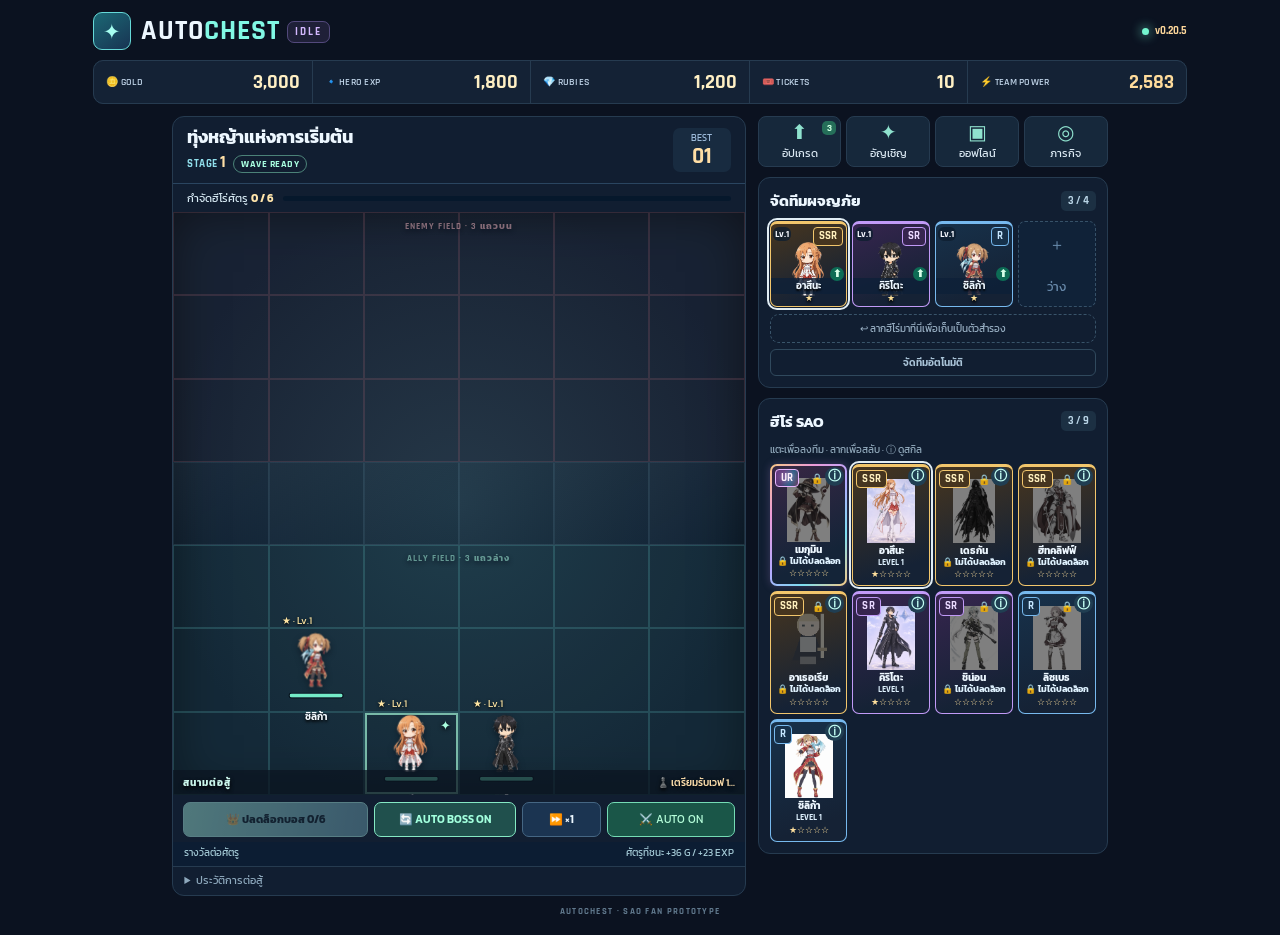
==== idle-preview.html @ cc6efe77 "v0.20.5: Artoria boss slayer with normal cleave and Excalibur, boss training dummy" ====
<!DOCTYPE html>
<html lang="th">
<head>
<meta charset="UTF-8">
<meta name="viewport" content="width=device-width,initial-scale=1.0">
<meta name="theme-color" content="#101729">
<meta name="description" content="AUTOCHEST IDLE — เกม SAO Idle RPG ต่อสู้และฟาร์มอัตโนมัติ">
<title>AUTOCHEST IDLE — SAO Adventure</title>
<link rel="stylesheet" href="./src/idle-style.css?v=0.20.5">
<script>
window.__AUTOCHEST_IDLE_READY__=false;
window.__idleBootMessage='';
window.addEventListener('error',function(e){
 const target=e.target;
 // Missing optional images must not be reported as a failed game boot.
 if(target?.tagName==='IMG'){console.warn('Image failed to load:',target.getAttribute('src'));return;}
 const resource=target?.tagName==='SCRIPT'?target.getAttribute('src'):target?.tagName==='LINK'?target.getAttribute('href'):'';
 const message=e?.message||(resource?'โหลดไฟล์ไม่สำเร็จ: '+resource:'โหลดไฟล์ของเกมไม่สำเร็จ');
 window.__idleBootMessage=message;
 const banner=document.getElementById('startupError');
 if(banner){banner.hidden=false;document.getElementById('startupErrorText').textContent=message;}
},true);
window.addEventListener('load',function(){
 if(window.__AUTOCHEST_IDLE_READY__)return;
 const banner=document.getElementById('startupError');
 if(banner){banner.hidden=false;document.getElementById('startupErrorText').textContent=window.__idleBootMessage||'ไฟล์เกมยังโหลดไม่ครบ กรุณารีเฟรช';}
});
function idleHardReload(){const u=new URL(location.href);u.searchParams.set('reload',Date.now().toString());location.replace(u.href);}
</script>
</head>
<body>
<div class="app-shell">
 <header class="app-header">
  <div class="logo-box">✦</div>
  <div class="brand"><small>SAO • HERO COLLECTION • AUTO BATTLE</small><h1>AUTO<span>CHEST</span> <em>IDLE</em></h1></div>
  <div class="header-badge"><span class="online-dot"></span><b>v0.20.5</b></div>
 </header>
 <div id="startupError" class="startup-error" role="alert" hidden><b>⚠️ เกมโหลดไม่สำเร็จ</b><span id="startupErrorText"></span><button type="button" onclick="idleHardReload()">🔄 โหลดเวอร์ชันใหม่</button></div>
 <div class="resource-ribbon">
   <div class="resource-box"><span>🪙 GOLD</span><strong id="goldValue">0</strong></div>
   <div class="resource-box"><span>🔹 HERO EXP</span><strong id="expValue">0</strong></div>
   <div class="resource-box"><span>💎 RUBIES</span><strong id="rubyValue">0</strong></div>
   <div class="resource-box"><span>🎟️ TICKETS</span><strong id="ticketValue">0</strong></div>
   <div class="resource-box power"><span>⚡ TEAM POWER</span><strong id="teamPower">0</strong></div>
 </div>
  <main class="main-layout">
   <section class="stage-card">
     <div class="stage-header">
       <div><h2 id="stageName">ทุ่งหญ้าแห่งการเริ่มต้น</h2><div class="stage-sub">STAGE <b id="stageNumber">1</b> <span id="fightLabel" class="battle-label">AUTO FARM</span></div></div>
       <div class="stage-badge"><small>BEST</small><b id="bestStage">01</b></div>
     </div>
     <div class="monster-track"><span>กำจัดฮีโร่ศัตรู <strong id="killCounter">0 / 6</strong></span><div class="track"><i id="killFill"></i></div></div>
     <div id="stageViewport" class="stage-viewport" aria-label="สนาม AUTOCHEST แบบตาราง 6 คอลัมน์ 7 แถว">
       <div class="board-grid" id="boardGrid" role="group" aria-label="กระดานจัดทัพ 6 คอลัมน์ 7 แถว"></div>
       <div id="heroLayer" class="battle-layer"></div><div id="monsterLayer" class="battle-layer"></div><div id="fxLayer" class="fx-layer" aria-hidden="true"></div>
       <div class="board-region board-enemy-label">ENEMY FIELD · 3 แถวบน</div>
       <div class="board-region board-ally-label">ALLY FIELD · 3 แถวล่าง</div>
       <div id="bossTimer" class="boss-timer" hidden>👑 BOSS <b id="bossCountdown">30</b>s</div>
       <div class="arena-caption"><span>สนามต่อสู้</span><span id="battleMessage">ตั้งรับศัตรู...</span></div>
     </div>
     <div class="battle-actions">
       <button id="challengeBtn" class="primary-btn">👑 ท้าทายบอส</button>
       <button id="autoBossBtn" class="control-btn selected">🔄 AUTO BOSS ON</button>
       <button id="speedBtn" class="control-btn">⏩ ×1</button>
       <button type="button" id="autoQuickBtn" class="quick-auto">⚔️ AUTO ON</button>
     </div>
     <button type="button" id="formationQuickBtn" hidden>จัดทัพ</button>
       <div class="stage-foot"><span>รางวัลต่อศัตรู</span><span id="farmGain">+ Gold · + Hero EXP</span></div>
     <details class="log-disclosure"><summary>ประวัติการต่อสู้</summary><div class="combat-log" id="battleLog" aria-live="off"></div></details>
   </section>
   <aside class="sidebar">
     <nav class="game-nav" aria-label="เมนูเกม"><button type="button" data-open-panel="upgrade"><span>⬆</span> อัปเกรด <b id="upgradeShortcutReady"></b></button><button type="button" data-open-panel="summon"><span>✦</span> อัญเชิญ</button><button type="button" id="offlineBtn"><span>▣</span> ออฟไลน์</button><button type="button" data-open-panel="guide"><span>◎</span> ภารกิจ</button></nav>
     <section class="side-card team-card">
       <div class="card-heading"><div><h3>จัดทีมผจญภัย</h3></div><div class="count-pill" id="teamCount">3 / 4</div></div>
       <div class="formation-toolbar">
         <button type="button" id="formationBtn" class="formation-action" aria-pressed="false">♟️ จัดทัพ (พักการต่อสู้)</button>
         <button type="button" id="autoBattleBtn" class="auto-battle-action" aria-pressed="true">⚔️ AUTO ON</button>
       </div>
       <div id="formationStatus" class="formation-status" role="status">⚔️ ระบบ Auto กำลังต่อสู้ · ลากจัดทีมได้เลย</div>
       <div id="teamSlots" class="team-slots"></div><div id="benchDrop" aria-label="พื้นที่ถอนฮีโร่ออกจากทีม">↩ ลากฮีโร่มาที่นี่เพื่อเก็บเป็นตัวสำรอง</div>
       <div class="swap-help" id="swapHelp">ลากฮีโร่จากคลังหรือทีมลงสนาม · ลากทับตัวเดิมเพื่อสลับ</div>
       
       <button id="autoTeamBtn" class="soft-btn auto-lineup">จัดทีมอัตโนมัติ</button>
     </section>
     
     <section class="side-card heroes-card">
       <div class="card-heading"><div><h3>ฮีโร่ SAO</h3></div><span id="ownedCount" class="count-pill">3 / 7</span></div>
       <div class="collection-hint">แตะเพื่อลงทีม · ลากเพื่อสลับ · ⓘ ดูสกิล</div>
       <div id="heroList" class="hero-list"></div>
     </section>
     
     
   </aside>
 </main>
 <footer>AUTOCHEST · SAO FAN PROTOTYPE</footer>
</div>
<div class="modal management-modal" id="panel-upgrade" hidden><div class="modal-overlay" data-close-panel></div><div class="management-dialog" role="dialog" aria-modal="true" aria-label="เสริมแกร่งฮีโร่"><button type="button" class="panel-close" data-close-panel aria-label="ปิด">✕</button><section id="heroEnhance" class="side-card upgrade-card" aria-label="เสริมแกร่งฮีโร่">
       <div class="card-heading"><div><small>HERO DEVELOPMENT</small><h3>⬆ เสริมแกร่งฮีโร่</h3></div><span id="upgradeReadyCount" class="count-pill">พร้อมอัป 0 ตัว</span></div>
       <div class="upgrade-guide">① เลือกฮีโร่จากทีม/คลัง → ② กดเพิ่มเลเวลหรือดาว → ③ ค่าสถานะเพิ่มทันที</div>
       <div id="heroDetails" class="hero-details upgrade-details"><div class="no-selection">เลือกฮีโร่จากทีมด้านบนเพื่อเสริมแกร่ง</div></div>
     </section></div></div>
<div class="modal management-modal" id="panel-summon" hidden><div class="modal-overlay" data-close-panel></div>
<div class="management-dialog summon-dialog" role="dialog" aria-modal="true" aria-label="อัญเชิญฮีโร่"><button type="button" class="panel-close" data-close-panel aria-label="ปิด">✕</button>
<section class="summon-page">
 <header class="summon-header"><small>AUTOCHEST · HERO SUMMON</small><h2>ประตูอัญเชิญ</h2><div class="summon-wallet"><span>🎟 <b id="summonTickets">0</b></span><span>💎 <b id="summonRubies">0</b></span></div></header>
 <div id="summonBanner">
  <div class="summon-banner-art">
   <img src="./assets/heroes/kirito/art.png" alt="" class="summon-art-left">
   <img src="./assets/heroes/asuna/art.png" alt="" class="summon-art-right">
   <div class="summon-banner-copy"><small>PERMANENT BANNER</small><h3>CHRONICLE<br>HEROES</h3><p>อัญเชิญเหล่านักผจญภัย</p></div>
  </div>
  <div class="summon-meta"><span>ฮีโร่ทั้งหมด <b id="summonPoolCount">9</b> คน</span><span>ตัวซ้ำ = +1 ชิ้นส่วน</span></div>
  <div id="summonPool" class="summon-pool"></div>
  <details class="summon-rate-details"><summary>รายละเอียดอัตราอัญเชิญ</summary><div id="summonTierRates"></div><div id="summonRates"></div><p>ใช้อัตราเดิมทุกครั้ง ไม่มีการันตีหรือเพิ่มเรตตามจำนวนครั้ง</p></details>
  <div class="summon-actions">
   <button id="summonOneBtn" class="summon-btn"><strong>อัญเชิญ ×1</strong><small id="summonOneCost"></small></button>
   <button id="summonTenBtn" class="summon-btn ten"><strong>อัญเชิญ ×10</strong><small id="summonTenCost"></small></button>
  </div>
  <button type="button" id="summonLastBtn" class="summon-text-button" hidden>ดูผลอัญเชิญครั้งล่าสุด</button>
 </div>
 <div id="summonReveal" class="summon-reveal" hidden><div class="summon-portal"><div></div><span>✦</span></div><strong id="summonRevealTitle">กำลังอัญเชิญ...</strong><button id="summonSkipBtn" type="button" class="summon-text-button">ข้ามอนิเมชั่น ›</button></div>
 <div id="summonOutcome" hidden><div class="summon-result-heading"><small>SUMMON COMPLETE</small><h3>ผลการอัญเชิญ</h3><p id="summonSummary"></p></div>
  <div id="summonResults" class="summon-results" aria-live="polite"></div><div id="summonReceipt" class="summon-receipt"></div><button type="button" id="summonBackBtn" class="summon-back">กลับหน้าตู้อัญเชิญ</button>
 </div>
</section></div></div>
<div class="modal management-modal" id="panel-guide" hidden><div class="modal-overlay" data-close-panel></div><div class="management-dialog" role="dialog" aria-modal="true" aria-label="ภารกิจ"><button type="button" class="panel-close" data-close-panel aria-label="ปิด">✕</button><section class="side-card guide-card">
       <div class="card-heading"><div><small>GUIDE QUEST</small><h3>เป้าหมายต่อไป</h3></div></div>
       <div id="guideQuest" class="guide-quest"></div>
     </section></div></div>
<div id="rewardModal" class="modal" hidden>
 <div class="modal-overlay"></div>
 <section class="reward-dialog" role="dialog" aria-modal="true" aria-labelledby="rewardTitle">
  <div class="reward-icon">📦</div><small>WELCOME BACK</small>
  <h2 id="rewardTitle">รางวัลออฟไลน์</h2>
  <p id="offlineTime">รับรางวัลตามเวลาที่หายไป สูงสุด 8 ชั่วโมง</p>
  <div id="offlineResources" class="reward-items"></div>
  <button id="claimOfflineBtn" class="primary-btn">✨ รับรางวัล</button>
  <button id="closeOfflineBtn" class="text-btn">ปิด</button>
 </section>
</div>
<div id="skillModal" class="modal skill-modal" hidden>
   <div class="modal-overlay"></div>
   <section class="skill-dialog" role="dialog" aria-modal="true" aria-labelledby="skillModalTitle">
    <div class="skill-dialog-heading"><div><small>HERO INSPECTOR · IDLE SKILLS</small><h2 id="skillModalTitle">ข้อมูลฮีโร่และสกิล</h2></div>
    <button id="closeSkillBtn" type="button" aria-label="ปิดรายละเอียดฮีโร่">✕</button></div>
    <div id="skillModalContent"></div>
   </section>
  </div>
<div id="trialModal" class="modal trial-modal" hidden>
 <div class="modal-overlay" id="trialOverlay"></div>
 <section class="trial-dialog" role="dialog" aria-modal="true" aria-labelledby="trialTitle">
  <header class="trial-header"><div><small>HERO TRIAL · TRAINING ROOM</small><h2 id="trialTitle">สนามทดลองฮีโร่</h2></div><button type="button" id="trialClose" aria-label="ปิดสนามทดลอง">✕</button></header>
  <div class="trial-controls"><label>ฮีโร่<select id="trialHero"></select></label><label>หุ่นฝึก<select id="trialCount"><option value="1">1 ตัว</option><option value="3" selected>3 ตัว</option><option value="5">5 ตัว</option><option value="boss">บอส 1 ตัว</option></select></label><button type="button" id="trialReset">↻ รีเซ็ต</button></div>
  <div class="trial-meta"><b id="trialSkillName"></b><span id="trialStats"></span></div>
  <div id="trialArena" class="stage-viewport trial-arena"><div class="trial-grid"></div><div id="trialUnits" class="battle-layer"></div><div id="trialFx" class="fx-layer" aria-hidden="true"></div><span class="trial-field-label">TRAINING FIELD</span></div>
  <div class="trial-actions"><button type="button" id="trialNormal">⚔ โจมตีปกติ</button><button type="button" id="trialSkill">✦ ใช้สกิล</button><button type="button" id="trialPassive">ทดลองพาสซีฟ</button><button type="button" id="trialHit">รับการโจมตี</button></div>
  <div class="trial-note" id="trialNote" role="status">เลือกคำสั่งเพื่อทดสอบ</div>
  <div class="trial-log" id="trialLog" aria-live="polite"></div>
  <p class="trial-footer">Lv.1 ★ · ใช้กลไกต่อสู้จริง · ไม่เสียทรัพยากร ไม่รับรางวัล · พักสนามหลักระหว่างทดลอง</p>
 </section>
</div>
  <div id="toast" class="toast" role="status" aria-live="polite"></div>
<script defer src="./src/characters.js?v=0.20.5"></script>
<script defer src="./src/characters/heroes/asuna.js?v=0.20.5"></script>
<script defer src="./src/characters/heroes/kirito.js?v=0.20.5"></script>
<script defer src="./src/characters/heroes/sinon.js?v=0.20.5"></script>
<script defer src="./src/characters/heroes/lisbeth.js?v=0.20.5"></script>
<script defer src="./src/characters/heroes/deathgun.js?v=0.20.5"></script>
<script defer src="./src/characters/heroes/heathcliff.js?v=0.20.5"></script>
<script defer src="./src/characters/heroes/silica.js?v=0.20.5"></script>
<script defer src="./src/characters/heroes/megumin.js?v=0.20.5"></script>
<script defer src="./src/characters/heroes/artoria.js?v=0.20.5"></script>
<script defer src="./src/idle-core.js?v=0.20.5"></script>
<script defer src="./src/idle-tft-combat.js?v=0.20.5"></script>
<script defer src="./src/idle-vfx.js?v=0.20.5"></script>
<script defer src="./src/idle-game.js?v=0.20.5"></script>
</body></html>
---- src/idle-style.css ----
@import url('https://fonts.googleapis.com/css2?family=Kanit:wght@300;400;500;600;700&family=Rajdhani:wght@500;600;700&display=swap');
:root{color-scheme:dark;--bg:#090e20;--panel:#15233b;--stroke:#304866;--muted:#9aafca;--gold:#ffe5ac;--teal:#81f8e4;--white:#edf7ff;--pink:#ffa3b9}
*{box-sizing:border-box}html{font-family:Kanit,sans-serif}body{margin:0;color:var(--white);background:radial-gradient(ellipse at 12% 10%,#1b355a,transparent 42%),radial-gradient(ellipse at 90% 70%,#192b54,transparent 44%),#090e20;min-height:100vh}
button{font:inherit;cursor:pointer;color:inherit}button:disabled{opacity:.45;cursor:not-allowed;filter:saturate(.55)}button:focus-visible{outline:2px solid var(--teal);outline-offset:2px}
.app-shell{max-width:1530px;margin:auto;padding:17px 22px 35px}
.app-header{display:flex;align-items:center;gap:13px;margin-bottom:16px}.logo-box{width:54px;height:54px;display:grid;place-items:center;font-size:30px;color:#a6fff1;background:linear-gradient(145deg,#1b6874,#183453);border:1px solid #66d9d8;border-radius:14px;box-shadow:0 0 28px #3ce6ce24}
.brand{flex:1}.brand small,.eyebrow,.card-heading small{font:700 11px Rajdhani,Kanit,sans-serif;letter-spacing:2px;color:#8eb8cd}.brand h1{font:700 35px Rajdhani,Kanit,sans-serif;line-height:1;margin:5px 0 0;letter-spacing:1px}.brand h1 span{color:var(--teal)}.brand h1 em{font-style:normal;font:700 14px Rajdhani,Kanit,sans-serif;color:#d4b8ff;letter-spacing:2px;border:1px solid #8e78c977;background:#52437648;padding:3px 7px;border-radius:7px;vertical-align:middle}
.header-badge{display:flex;align-items:center;gap:6px;font:700 11px Rajdhani,Kanit,sans-serif;color:#acd6e9;border:1px solid #3e5b76;border-radius:20px;padding:8px 13px}.header-badge b{color:#ffd89b}.online-dot{width:7px;height:7px;background:#74f5cf;border-radius:50%;box-shadow:0 0 11px #75f5d7}
.resource-ribbon{display:grid;grid-template-columns:repeat(5,minmax(0,1fr));gap:9px;margin-bottom:14px}.resource-box{border:1px solid #365575;background:linear-gradient(135deg,#1c344f,#12233a);border-radius:12px;padding:10px 14px;display:flex;align-items:center;justify-content:space-between;gap:8px}.resource-box span{color:#c0d4e8;font:600 11px Rajdhani,Kanit,sans-serif;letter-spacing:.9px}.resource-box strong{font:700 22px Rajdhani,Kanit,sans-serif;color:#fff0c4;white-space:nowrap}.resource-box.power{background:linear-gradient(120deg,#544027,#2a2a46);border-color:#9d7955}.resource-box.power strong{color:#ffdc9b}
.main-layout{display:grid;grid-template-columns:minmax(0,1.55fr) minmax(350px,.85fr);gap:16px;align-items:start}
.stage-card,.side-card{border:1px solid #395575;background:linear-gradient(150deg,#142740,#101d34);border-radius:18px;box-shadow:0 20px 45px #01050f55,inset 0 1px #ffffff10;overflow:hidden}.stage-card{position:sticky;top:12px}
.stage-header{display:flex;align-items:center;justify-content:space-between;gap:12px;padding:20px 23px 14px}.stage-header h2{font-size:22px;margin:4px 0 1px;line-height:1.2}.stage-sub{font:700 13px Rajdhani,Kanit,sans-serif;color:#90deeb;letter-spacing:1.2px}.stage-sub b{font-size:20px;color:#ffe0a7}.battle-label{font-size:10px;padding:4px 9px;border:1px solid #7fdab688;border-radius:20px;margin-left:8px;color:#a9ffe1}.battle-label.boss-mode{border-color:#ff9292;color:#ffb5b5;background:#b43e4e38}.stage-badge{text-align:center;padding:9px 14px;border:1px solid #59748e;background:#1c3450;border-radius:12px;min-width:90px}.stage-badge small{display:block;font-size:10px;color:#a1bfdf}.stage-badge b{font:700 35px Rajdhani,Kanit,sans-serif;color:#ffdea5}
.monster-track{padding:9px 23px 13px;font-size:12px;color:#d8ebf5;display:flex;align-items:center;gap:15px;border-top:1px solid #2a4560}.monster-track span{white-space:nowrap}.monster-track strong{color:#ffe5ab}.track{height:8px;border:1px solid #3f7185;border-radius:9px;background:#06182c;flex:1;overflow:hidden}.track i{display:block;width:0;height:100%;background:linear-gradient(90deg,#6fe9c4,#d0faab);transition:width .23s}
.stage-viewport{position:relative;height:490px;overflow:hidden;isolation:isolate;background:radial-gradient(ellipse at 70% 10%,#47678155,transparent 40%),linear-gradient(#183b59,#256878 62%,#233e50 63%,#1d3643)}
.sky-lamp{position:absolute;width:210px;height:210px;top:21px;left:48%;border-radius:50%;background:radial-gradient(circle,#fdf3c799,#ffe8b123 35%,transparent 70%);filter:blur(1px)}.hills{position:absolute;width:110%;height:230px;border-radius:50% 50% 0 0;bottom:26%;left:-8%;background:linear-gradient(170deg,#244b68,#1a3950);transform:rotate(-5deg)}.hills.h2{width:120%;bottom:18%;left:20%;height:190px;background:linear-gradient(125deg,#255466,#214355);transform:rotate(7deg)}.stage-ground{position:absolute;inset:64% -5% 0;background:repeating-linear-gradient(110deg,#ffffff09 0 1px,transparent 1px 64px),linear-gradient(#31576b,#182d40);border-top:2px solid #7fb3a633}.scenery-particle{position:absolute;font-size:24px;color:#b8f7e877;text-shadow:0 0 18px #97f4dc;animation:twinkle 5s ease-in-out infinite}.p1{left:9%;top:18%}.p2{left:75%;top:26%;animation-delay:2s}.p3{left:40%;top:8%;animation-delay:3s}@keyframes twinkle{50%{opacity:.15;transform:translateY(-8px)}}
.battle-layer,.fx-layer{position:absolute;inset:0;pointer-events:none}.fighter{position:absolute;width:96px;height:128px;transform:translate(-50%,-50%);transition:left .28s linear,top .28s linear;filter:drop-shadow(0 8px 6px #07111acc)}.fighter img{position:absolute;left:12%;top:0;width:76%;height:82%;object-fit:contain;filter:drop-shadow(0 5px 5px #03091488);animation:unit-float 2s ease-in-out infinite}.fighter.burst img{animation:unit-hit .3s ease-out}.fighter.cloaked{opacity:.25}.fighter .fighter-name{position:absolute;top:91%;left:-26%;width:152%;text-align:center;font-size:11px;font-weight:600;color:#f5fbff;text-shadow:0 2px 3px #000}.fighter .mini-hp{position:absolute;bottom:21%;left:13%;width:74%;height:6px;background:#102238aa;border:1px solid #0007;border-radius:5px;overflow:hidden}.fighter .mini-hp i{display:block;width:100%;height:100%;background:#74ebc7}.fighter .mini-stars{position:absolute;top:-8px;left:5%;font-size:10px;color:#ffe7a3;text-shadow:0 1px 3px #000}.enemy-figure{position:absolute;transform:translate(-50%,-50%);width:150px;height:170px;display:flex;flex-direction:column;align-items:center;justify-content:center;pointer-events:none}.enemy-figure .monster-icon{font-size:92px;line-height:1;filter:drop-shadow(0 12px 5px #040d13aa);animation:monster-bob 2s ease-in-out infinite}.enemy-figure.boss .monster-icon{font-size:120px;filter:drop-shadow(0 7px 15px #ffc46655)}.enemy-figure strong{font-size:12px;text-shadow:0 2px 4px #000}.enemy-figure .enemy-hp{width:126px;height:9px;background:#071927;border:1px solid #102033;border-radius:6px;overflow:hidden;margin:7px auto}.enemy-figure .enemy-hp i{display:block;width:100%;height:100%;background:linear-gradient(90deg,#f77c8f,#ffc08f)}.boss-timer{position:absolute;z-index:2;top:10px;left:50%;transform:translateX(-50%);border:1px solid #ffa599;background:#541b30cf;padding:8px 15px;border-radius:16px;font-weight:700;color:#ffe7db}.boss-timer[hidden]{display:none}
.arena-caption{position:absolute;bottom:11px;left:14px;right:14px;display:flex;justify-content:space-between;gap:8px;font:700 11px Rajdhani,Kanit,sans-serif;letter-spacing:1px;color:#cbf6ec;text-shadow:0 2px 4px #000}.arena-caption span:last-child{font:500 11px Kanit,sans-serif;letter-spacing:0;color:#ffe0ad}
.fx-number{position:absolute;z-index:4;color:#ffe1a2;font-size:17px;font-weight:700;text-shadow:0 2px 4px #000;animation:fx-rise .8s forwards;pointer-events:none}.fx-number.critical{color:#ffb5f4;font-size:22px}.fx-bolt{position:absolute;z-index:3;width:13px;height:13px;border-radius:50%;background:#bff7ff;box-shadow:0 0 15px currentColor;animation:fx-shoot .3s linear forwards;pointer-events:none}.fx-ring{position:absolute;border:3px solid #ffe3b6;border-radius:50%;width:30px;height:30px;transform:translate(-50%,-50%);animation:ring-burst .45s ease-out forwards}.fx-cloak{position:absolute;z-index:2;width:80px;height:80px;border:2px solid #ca9dff;box-shadow:0 0 20px #ad71ff88;border-radius:50%;transform:translate(-50%,-50%);animation:ring-burst .7s forwards}
@keyframes unit-float{50%{transform:translateY(-5px)}}@keyframes unit-hit{50%{transform:translateX(10px) scale(1.1);filter:brightness(1.4)}}@keyframes monster-bob{50%{transform:translateY(-8px)}}@keyframes fx-rise{to{transform:translateY(-55px);opacity:0}}@keyframes fx-shoot{to{transform:translate(var(--dx),var(--dy)) scale(.7);opacity:.2}}@keyframes ring-burst{to{width:155px;height:155px;opacity:0}}
.battle-actions{padding:15px 16px 9px;display:grid;grid-template-columns:1.35fr 1fr .72fr;gap:10px}.primary-btn{padding:12px 15px;border:1px solid #80fff0;border-radius:10px;background:linear-gradient(100deg,#6df3d8,#49a9c9);color:#082739;font-weight:700;box-shadow:0 4px 20px #48dece24}.primary-btn:hover:not(:disabled){filter:brightness(1.1)}.control-btn,.soft-btn{padding:10px 12px;background:#1b3451;border:1px solid #456683;border-radius:10px;font-size:12px;font-weight:600}.control-btn.selected{border-color:#85e9c4;color:#a2ffdd;background:#20504d}.control-btn:hover,.soft-btn:hover{background:#295071}.stage-foot{padding:5px 18px 12px;display:flex;justify-content:space-between;gap:8px;font-size:11px;color:#a5cbd7}.combat-log{padding:10px 18px 14px;border-top:1px solid #2b4964;color:#b9d3e6;font-size:11px;min-height:49px}
.sidebar{display:grid;gap:14px}.side-card{padding:16px}.card-heading{display:flex;align-items:center;justify-content:space-between;gap:10px;margin-bottom:12px}.card-heading h3{font-size:19px;margin:3px 0 0}.count-pill{border:1px solid #536784;border-radius:9px;background:#213552;color:#ffe1a5;padding:5px 10px;font:700 12px Rajdhani,Kanit,sans-serif}.team-slots{display:grid;grid-template-columns:repeat(4,minmax(0,1fr));gap:7px}.team-slot{position:relative;aspect-ratio:1/1.22;border:1px solid #4c7391;border-radius:12px;background:linear-gradient(150deg,#234c6e,#172941);overflow:hidden;padding:0}.team-slot img{width:100%;height:80%;object-fit:contain;display:block}.team-slot strong{position:absolute;bottom:0;left:0;right:0;font-size:10px;font-weight:600;text-shadow:0 2px 2px #000;background:#0d2039c9;padding:3px}.team-slot.empty{display:grid;place-items:center;color:#698bac;border-style:dashed;background:#102238}.team-slot.active{outline:2px solid #8df6d8;outline-offset:1px}.team-note{color:#95b5cb;font-size:11px;margin-top:9px}.inline-actions{display:grid;grid-template-columns:1fr 1fr;gap:8px;margin-top:11px}
.hero-list{display:grid;grid-template-columns:repeat(4,minmax(0,1fr));gap:7px}.hero-card{position:relative;min-width:0;border:1px solid #425c78;background:#1c3451;border-radius:12px;overflow:hidden;text-align:center;padding:0 0 4px}.hero-card img{display:block;width:100%;height:85px;object-fit:contain;margin:auto}.hero-card strong{display:block;font-size:11px;white-space:nowrap;overflow:hidden;text-overflow:ellipsis}.hero-card small{display:block;color:#a8c4de;font-size:9px}.hero-card.locked img{filter:grayscale(1) brightness(.38)}.hero-card.locked:after{content:'🔒';position:absolute;top:23px;right:4px;font-size:15px}.hero-card.active{border-color:#c5edda;box-shadow:0 0 0 1px #72d9c8}.hero-card .starline{color:#ffdf99;font-size:8px;white-space:nowrap}
.hero-details{margin-top:12px;border:1px solid #395473;border-radius:12px;padding:12px;background:#11243e}.detail-hero{display:flex;gap:12px;align-items:center}.detail-hero img{width:95px;height:110px;object-fit:contain;border-radius:12px;background:#1c3850}.detail-hero h4{font-size:18px;margin:0}.detail-hero p{color:#b3cee1;font-size:11px;margin:4px 0}.detail-hero .stars{color:#ffde91;font-size:13px}.detail-stats{display:grid;grid-template-columns:repeat(3,1fr);gap:7px;margin-top:10px}.detail-stats div{border:1px solid #325470;background:#142e49;border-radius:8px;padding:6px;text-align:center}.detail-stats small{display:block;color:#a5bbd1;font-size:10px}.detail-stats strong{font:700 17px Rajdhani,Kanit,sans-serif}.detail-actions{display:grid;grid-template-columns:1fr 1fr;gap:7px;margin-top:10px}.detail-actions button{border:1px solid #537995;border-radius:9px;background:#1a4054;padding:8px 6px;font-size:11px;font-weight:600}.detail-actions button.featured{border-color:#d1b27c;background:#695032;color:#fff3d3}.detail-skill{font-size:11px;color:#c0d7ec;margin:9px 0 0}
.summon-card p{font-size:12px;color:#abc5dd;margin:0 0 10px}.summon-actions{display:grid;grid-template-columns:1fr 1fr;gap:8px}.summon-btn{background:linear-gradient(140deg,#345486,#233a6d);border:1px solid #718fca;border-radius:10px;padding:11px 8px;font-weight:700;font-size:12px}.summon-btn.ten{background:linear-gradient(120deg,#765398,#4c3b75);border-color:#b29ad4}.summon-btn small{display:block;font-size:10px;font-weight:400;color:#d6d7ef}.summon-results{display:flex;gap:5px;flex-wrap:wrap;color:#c8d7e6;font-size:11px;margin-top:11px;min-height:25px}.summon-result{padding:3px 6px;border-radius:7px;border:1px solid #637e95;background:#294260}.summon-result.new{color:#a9ffdd;border-color:#64c9a2}
.guide-quest{background:#1b3650;border:1px solid #386b83;padding:11px;border-radius:10px;font-size:12px;color:#cae8f7}.guide-quest b{color:#ffe0a3}
footer{margin:20px 0 0;display:flex;justify-content:space-between;color:#789db8;font:700 11px Rajdhani,Kanit,sans-serif;letter-spacing:1.3px}
.modal[hidden],.startup-error[hidden]{display:none}.modal{position:fixed;inset:0;z-index:10;display:grid;place-items:center;padding:20px}.modal-overlay{position:absolute;inset:0;background:#050c19d9;backdrop-filter:blur(7px)}.reward-dialog{position:relative;z-index:1;width:min(440px,100%);padding:32px 28px;border:1px solid #9fcad8;border-radius:20px;background:linear-gradient(145deg,#1d3f5c,#1b2949);box-shadow:0 20px 90px #000a;text-align:center}.reward-icon{font-size:53px}.reward-dialog small{font:700 11px Rajdhani,Kanit,sans-serif;letter-spacing:2px;color:#7df0dd}.reward-dialog h2{margin:3px}.reward-dialog p{font-size:13px;color:#b9d0e4}.reward-items{display:grid;grid-template-columns:1fr 1fr;gap:12px;margin:19px 0}.reward-items div{padding:17px;border:1px solid #678aa4;border-radius:12px;background:#142f4a}.reward-items strong{display:block;font-size:21px;color:#ffe5ad}.reward-dialog .primary-btn{width:100%}.text-btn{display:block;border:0;background:transparent;color:#b0c9e3;margin:10px auto 0}.toast{position:fixed;bottom:25px;left:50%;transform:translate(-50%,20px);z-index:20;padding:11px 20px;max-width:min(580px,90vw);background:#23465d;color:#e6fff9;border:1px solid #7dedcd;border-radius:14px;font-size:13px;opacity:0;pointer-events:none;transition:all .2s;text-align:center}.toast.show{transform:translate(-50%,0);opacity:1}.startup-error{background:#5c2f31;border:1px solid #ff9a9a;border-radius:10px;padding:12px 15px;margin-bottom:12px;display:flex;align-items:center;gap:10px;font-size:12px}.startup-error span{flex:1}.startup-error button{border:1px solid #ffd5ac;background:#784b34;padding:6px 12px;border-radius:8px}
@media(max-width:1110px){.main-layout{grid-template-columns:1fr}.stage-card{position:relative}.hero-list{grid-template-columns:repeat(7,minmax(0,1fr))}.team-slots{grid-template-columns:repeat(7,minmax(0,1fr))}}
@media(max-width:730px){.app-shell{padding:10px 10px 26px}.app-header{gap:9px}.logo-box{width:43px;height:43px;font-size:23px}.brand h1{font-size:26px}.brand small{font-size:8px;letter-spacing:1px}.header-badge{font-size:8px;padding:6px}.header-badge b{display:none}.resource-ribbon{grid-template-columns:repeat(3,1fr);gap:6px}.resource-box{padding:8px 9px}.resource-box span{font-size:9px}.resource-box strong{font-size:18px}.resource-box.power{grid-column:span 2}.stage-header{padding:14px}.stage-header h2{font-size:17px}.stage-viewport{height:360px}.monster-track{padding:10px 14px}.fighter{width:72px;height:96px}.fighter .fighter-name{font-size:9px}.enemy-figure{width:100px;height:140px}.enemy-figure .monster-icon{font-size:70px}.enemy-figure.boss .monster-icon{font-size:89px}.enemy-figure .enemy-hp{width:85px}.battle-actions{grid-template-columns:1.2fr 1fr .7fr;gap:6px;padding:12px 10px}.battle-actions button{padding:9px 5px;font-size:10px}.stage-foot{font-size:10px;flex-direction:column;gap:4px}.sidebar{gap:10px}.side-card{padding:12px}.hero-list{grid-template-columns:repeat(4,1fr)}.team-slots{grid-template-columns:repeat(4,1fr)}.hero-card img{height:70px}}

/* v0.15.0 — moving world and roster-based opposing units */
.stage-viewport{--walk-x:0px;--walk-far:0px}
.stage-viewport::before{content:'';position:absolute;inset:18% -10% 14%;z-index:0;pointer-events:none;
 background:repeating-linear-gradient(100deg,transparent 0 130px,#7aeadd14 130px 149px,transparent 149px 260px);
 background-position:var(--walk-far) 0;opacity:.55}
.hills.h1,.hills.h2{background-image:repeating-linear-gradient(115deg,#26586f 0 135px,#2b6572 135px 265px,#1c435b 265px 460px)}
.hills.h1{background-position:var(--walk-far) 0}
.hills.h2{background-position:var(--walk-far) 20px}
.stage-ground{background-image:repeating-linear-gradient(110deg,#ffffff15 0 2px,transparent 2px 64px),linear-gradient(#31576b,#182d40);
 background-size:260px 100%,auto;background-position:var(--walk-x) 0,0 0}
.stage-viewport.travelling .stage-ground{box-shadow:inset 0 12px 18px #85ffdb13}
.fighter.party-fighter{z-index:2}
.fighter.enemy-unit{z-index:3;--face:-1;width:105px;height:145px;filter:drop-shadow(0 10px 9px #10071a)}
.fighter.enemy-unit img{filter:drop-shadow(0 6px 7px #1a0416);transform:scaleX(-1);animation:enemy-idle 2s ease-in-out infinite}
.fighter.enemy-unit .mini-stars{color:#ffb6c8;background:#401f36b8;border-radius:10px;padding:2px 6px;left:12%;top:-15px}
.fighter.enemy-unit .fighter-name{color:#ffd6e0;text-shadow:0 2px 4px #000}
.fighter.enemy-unit .enemy-hp i{background:linear-gradient(90deg,#f67797,#ffc180)}
.fighter.boss-unit{width:156px;height:202px;filter:drop-shadow(0 8px 18px #dd65ba88)}
.fighter.boss-unit img{filter:drop-shadow(0 5px 10px #df6aa988)}
.fighter.boss-unit::before{content:'';position:absolute;inset:9% 9% 18%;border-radius:50%;
 background:radial-gradient(circle,#ffeab922,#d45cb61d 50%,transparent 67%);animation:enemy-aura 2.4s ease-in-out infinite}
.fighter.cloaked{opacity:.24!important}
.fighter.walking img{animation:hero-running .23s ease-in-out infinite alternate;transform-origin:50% 100%}
.fighter.enemy-unit.walking img{animation:enemy-running .25s ease-in-out infinite alternate}
@keyframes hero-running{from{transform:translateY(1px) rotate(-3deg)}to{transform:translateY(-8px) rotate(3deg)}}
@keyframes enemy-running{from{transform:scaleX(-1) translateY(0)}to{transform:scaleX(-1) translateY(-3px)}}
@keyframes enemy-idle{0%,100%{transform:scaleX(-1) translateY(0)}50%{transform:scaleX(-1) translateY(-2px)}}
@keyframes enemy-aura{50%{transform:scale(1.13);opacity:.45}}
@media(max-width:730px){.fighter.enemy-unit{width:79px;height:108px}.fighter.boss-unit{width:119px;height:153px}.fighter.enemy-unit .fighter-name{font-size:9px}}

/* v0.15.1 — touch/keyboard manual movement pad */
.walk-controls{position:absolute;z-index:6;top:10px;left:12px;display:grid;justify-items:start;gap:3px;pointer-events:none}
.walk-controls button{pointer-events:auto;touch-action:none;user-select:none;-webkit-user-select:none}
.auto-walk-btn{border:1px solid #c4e5ff91;background:#102c45c9;color:#d9f4ff;border-radius:10px;padding:6px 10px;font:700 11px Rajdhani,Kanit,sans-serif;backdrop-filter:blur(6px)}
.auto-walk-btn.selected{border-color:#a6ffe7;color:#aeffe8}
.walk-pad{display:grid;grid-template-columns:repeat(3,31px);grid-template-rows:repeat(3,31px);
 gap:2px;grid-template-areas:'. up .' 'left . right' '. down .';opacity:.7;transition:opacity .2s}
.walk-pad:hover,.walk-pad:focus-within{opacity:1}
.walk-pad button{display:grid;place-items:center;background:#133752b8;color:#b8f3e9;border:1px solid #70b0b9ab;
 border-radius:9px;font:700 13px Kanit,sans-serif;padding:0;box-shadow:0 2px 9px #050c1930}
.walk-pad button.pressed,.walk-pad button:active{background:#45b2bd;color:#082a37;transform:scale(.94)}
.walk-pad .pad-up{grid-area:up}.walk-pad .pad-left{grid-area:left}.walk-pad .pad-down{grid-area:down}.walk-pad .pad-right{grid-area:right}
.walk-controls small{font:500 9px Kanit,sans-serif;color:#d3f3ea;background:#09293c9a;border-radius:6px;padding:2px 5px}
@media(max-width:730px){.walk-controls{top:7px;left:7px}.walk-pad{grid-template-columns:repeat(3,34px);grid-template-rows:repeat(3,34px)}
 .walk-controls small{font-size:8px}.auto-walk-btn{font-size:10px;padding:5px 8px}}

/* v0.16 — skill viewer, battlefield inspector and click targets */
.hero-entry{position:relative;min-width:0}
.hero-entry .hero-card{display:block;width:100%;height:100%}
.hero-info-btn{position:absolute;right:3px;top:3px;z-index:3;width:26px;height:26px;
 border-radius:50%;padding:0;border:1px solid #a8fff4;background:#113650e8;
 color:#c3fff4;font:700 18px Rajdhani,Kanit,sans-serif;box-shadow:0 2px 6px #0008}
.hero-info-btn:hover{background:#35877f}
.inspect-skill-btn{width:100%;margin:10px 0 0;padding:10px 12px;background:#204e62;
 border:1px solid #81e8d7;color:#d8fff9;border-radius:9px;font:600 12px Kanit,sans-serif}
.inspect-skill-btn:hover{background:#307681}
.battle-layer .fighter[data-inspect-id]{pointer-events:auto;cursor:pointer}
.battle-layer .fighter[data-inspect-id]:focus-visible{outline:2px solid #9df9e3;outline-offset:3px;border-radius:10px}
.skill-modal{z-index:30}
.skill-dialog{position:relative;z-index:1;width:min(730px,96vw);max-height:88vh;overflow:auto;
 padding:22px;border-radius:19px;border:1px solid #638caa;
 background:linear-gradient(145deg,#173552,#121d39);box-shadow:0 24px 85px #000d}
.skill-dialog-heading{display:flex;justify-content:space-between;align-items:center;gap:14px;
 border-bottom:1px solid #435d7a;padding-bottom:13px}
.skill-dialog-heading small,.skill-ability>small{font:700 11px Rajdhani,Kanit,sans-serif;color:#89e1d8;letter-spacing:1.5px}
.skill-dialog-heading h2{margin:3px 0;font-size:20px;line-height:1.2}
#closeSkillBtn{width:38px;height:38px;flex-shrink:0;border-radius:10px;background:#2d415e;
 border:1px solid #6f8ba6;font-size:18px}
#closeSkillBtn:hover{background:#4e5c7e}
.skill-modal-layout{display:grid;grid-template-columns:175px 1fr;gap:18px;padding:17px 0}
.skill-portrait{min-height:236px;display:grid;place-items:center;border-radius:14px;
 background:radial-gradient(circle at 50% 45%,#2b5b718e,#0a1d32 70%);
 border:1px solid #49718d;overflow:hidden}
.skill-portrait img{width:100%;height:250px;object-fit:contain}
.skill-modal-main h3{font-size:23px;margin:9px 0 0}
.skill-modal-main p{color:#b8d0e4;margin:4px 0 12px;font-size:12px}
.skill-status{font-size:11px;color:#fbe2a8}
.skill-tags{display:flex;flex-wrap:wrap;gap:5px;margin-bottom:11px}
.skill-tags span{font-size:10px;padding:4px 7px;border:1px solid #527a92;
 background:#19425a;border-radius:14px}
.skill-stats{display:grid;grid-template-columns:repeat(4,minmax(0,1fr));gap:7px}
.skill-stats>div{background:#0d2a43;border:1px solid #37607d;border-radius:9px;padding:7px;min-width:0}
.skill-stats small{display:block;color:#a5c5dc;font-size:10px}
.skill-stats strong{font:700 18px Rajdhani,Kanit,sans-serif;overflow-wrap:anywhere}
.skill-ability{border:1px solid #5b8f9c;border-radius:13px;background:#12405655;padding:15px}
.skill-ability h3{margin:6px 0;font-size:17px;color:#e1fff1}
.skill-ability ul{padding-left:22px;margin:8px 0;display:grid;gap:8px;font-size:12px;color:#d0e4f3}
.skill-mode-note{border-top:1px solid #456d7b;padding-top:9px;margin:11px 0 0;color:#a8c1d1;font-size:11px}
@media(max-width:570px){
 .skill-dialog{padding:13px;max-height:92vh}
 .skill-dialog-heading h2{font-size:16px}
 .skill-modal-layout{grid-template-columns:95px 1fr;gap:9px}
 .skill-portrait{min-height:155px}.skill-portrait img{height:165px}
 .skill-modal-main h3{font-size:16px}
 .skill-stats{grid-template-columns:repeat(2,minmax(0,1fr))}
 .skill-stats strong{font-size:14px}.skill-ability{padding:11px}
}

/* v0.17 — AUTOCHEST original 6x7 fixed board, with accessible team upgrade UX. */
.stage-viewport{
 height:auto;aspect-ratio:760/775;min-height:0;
 background:radial-gradient(ellipse at 54% 44%,#204460 0%,#112840 47%,#091625 100%);
 box-shadow:inset 0 0 50px #0008;
}
.stage-viewport::before{display:none}
.board-grid{
 position:absolute;inset:0;display:grid;grid-template-columns:repeat(6,minmax(0,1fr));
 grid-template-rows:repeat(7,minmax(0,1fr));z-index:1;touch-action:pan-y;
}
.board-cell{position:relative;min-width:0;min-height:0;border:1px solid #6e9fbb28;
 background:linear-gradient(135deg,#3b759315,#081a3116);padding:0;border-radius:0;
}
.board-cell.enemy-cell{background:linear-gradient(148deg,#ed8a9114,#a14a6010);border-color:#ed9b9b35}
.board-cell.ally-cell{background:linear-gradient(148deg,#70dce322,#2b819a0b);border-color:#73c9e15c;
 cursor:pointer;transition:background .15s,box-shadow .15s}
.board-cell.mid-cell{background:linear-gradient(150deg,#d7eafc0c,#13394b0b);border-color:#77a9bd23}
.board-cell.ally-cell:hover{background:#6cd5c33b;box-shadow:inset 0 0 0 1px #b5fdeb65}
.board-cell.occupied-cell{background:radial-gradient(circle,#5be5d332 8%,#376b8f0f 70%)}
.board-cell.selected-cell{box-shadow:inset 0 0 0 2px #aaffdeaa;background:#6cd9bf35}
.board-selected-marker{position:absolute;top:3px;right:7px;font-size:13px;color:#aaffdf;text-shadow:0 1px 5px #000}
.board-region{position:absolute;z-index:2;left:50%;transform:translateX(-50%);
 color:#d3f8ff99;letter-spacing:2.2px;font:700 11px Rajdhani,Kanit,sans-serif;
 pointer-events:none;white-space:nowrap;text-shadow:0 2px 5px #050e1c}
.board-enemy-label{top:1.2%;color:#ffbfc8af}
.board-ally-label{top:58.2%;color:#b0ffe6b4}
.stage-viewport .battle-layer{z-index:3}
.stage-viewport .fx-layer{z-index:6}
.stage-viewport .fighter{width:min(13%,98px);height:17%;transform:translate(-50%,-50%)}
.stage-viewport .fighter.enemy-unit{width:min(13%,104px);height:17%;z-index:3}
.stage-viewport .fighter.boss-unit{width:min(18%,154px);height:22%}
.stage-viewport .fighter .mini-stars{font-size:10px;white-space:nowrap}
.stage-viewport .fighter .fighter-name{top:89%;font-size:10px;white-space:nowrap}
.stage-viewport .fighter img{height:80%}
.stage-viewport .boss-timer{z-index:9;top:4%}
.stage-viewport .arena-caption{z-index:7;bottom:0;left:0;right:0;
 padding:7px 11px;background:#061625dc;align-items:center;
 font-size:10px;white-space:normal}
.stage-viewport .arena-caption span:last-child{max-width:46%;text-align:right;font-size:10px}
.stage-foot{background:#0c1d33}
.board-help{font-size:11px;color:#bad4e9}
.team-slot{isolation:isolate;min-width:0;overflow:visible}
.team-slot img{height:68%;margin-top:13px}
.team-slot strong{z-index:2;bottom:18px;border-radius:0;font-size:10px;padding:2px 0}
.team-level{position:absolute;left:3px;top:2px;z-index:2;font:700 12px Rajdhani,Kanit,sans-serif;
 padding:1px 4px;color:#f6f9ff;background:#0d2d49e6;border:1px solid #6787a7;border-radius:6px}
.team-stars{position:absolute;bottom:2px;left:0;right:0;z-index:2;
 color:#ffe29a;font-size:10px;text-shadow:0 2px 3px #000}
.team-ready{display:none;position:absolute;top:-6px;right:-5px;z-index:4;
 padding:2px 5px;font:700 13px Rajdhani,Kanit,sans-serif;border-radius:8px;
 background:#0d6c55;color:#d7ffe9;border:1px solid #79ffcc;box-shadow:0 1px 8px #68e4b94b}
.team-slot.is-upgrade-ready .team-ready{display:block}
.team-slot.is-upgrade-ready{border-color:#84f3bd;box-shadow:0 0 0 1px #7ce9be55}
.hero-card{min-height:137px}
.hero-card .collection-level{display:block;font:700 11px Rajdhani,Kanit,sans-serif;color:#dff2ff;line-height:1.1}
.hero-card .collection-stars{display:block;color:#ffe09d;font-size:10px;white-space:nowrap}
.hero-card .collection-ready{display:none;font-size:10px;padding:3px;color:#aeffcf;
 font-weight:600;background:#145545}
.hero-card.is-upgrade-ready{border:1px solid #6ef2b4;box-shadow:0 0 12px #70eab328}
.hero-card.is-upgrade-ready .collection-ready{display:block}
.hero-card.locked{opacity:.7}
.upgrade-card{border-color:#71c6b68a;background:linear-gradient(145deg,#143d48,#14263c)}
.upgrade-card .card-heading h3{color:#e1fff3}
#upgradeReadyCount{font:700 12px Rajdhani,Kanit,sans-serif;white-space:nowrap;background:#234e4b;color:#aaf4d8;border-color:#6fc6ab}
.upgrade-guide{font-size:11px;line-height:1.65;color:#c9e6ed;background:#15394d;
 border:1px solid #447c88;border-radius:8px;padding:8px 10px}
.upgrade-details{padding:0;margin-top:12px;background:transparent;border:0}
.upgrade-hero-header{display:grid;grid-template-columns:83px minmax(0,1fr);gap:11px;
 border:1px solid #456e83;border-radius:11px;background:linear-gradient(120deg,#1d4960,#153147);padding:10px}
.upgrade-hero-header img{width:83px;height:108px;object-fit:contain;border-radius:8px;
 background:radial-gradient(circle,#3c768755,#092237)}
.upgrade-identity{min-width:0}
.upgrade-identity h4{font-size:20px;margin:2px 0;line-height:1.3}
.upgrade-identity p{font-size:10px;color:#c0dce7;margin:1px 0 7px}
.upgrade-kicker{font:700 10px Rajdhani,Kanit,sans-serif;letter-spacing:1.2px;color:#82e6cc}
.upgrade-badges{display:flex;align-items:center;gap:5px;flex-wrap:wrap}
.upgrade-badges span{font:700 12px Rajdhani,Kanit,sans-serif;padding:4px 7px;
 background:#102e42;border:1px solid #4a8290;border-radius:6px;color:#e3faff}
.upgrade-badges .gold-stars{font-size:13px;color:#ffdf8d}
.upgrade-badges .equipped-tag{color:#abffdf;border-color:#6ad7af}
.upgrade-badges .reserve-tag{color:#c9d4dd}
.upgrade-lock{color:#ffdbaa;font-size:12px}
.upgrade-empty{padding:14px;margin-top:10px;border-radius:9px;background:#1d3852;border:1px solid #48617a;
 font-size:12px;color:#c8dfed;line-height:1.7}
.upgrade-stat-row{margin-top:8px}
.upgrade-stat-row div{border-color:#46798c;background:#173e50}
.upgrade-step{margin-top:11px;padding:12px;border:1px solid #56818e;border-radius:11px;background:#103346}
.upgrade-step.star-step{background:#37304c88;border-color:#81759b}
.upgrade-step-heading{display:flex;justify-content:space-between;gap:7px;align-items:center}
.upgrade-step-heading>div{display:flex;align-items:center;gap:8px}
.upgrade-step-heading strong{font-size:14px;color:#e7faff}
.upgrade-current{font:700 13px Rajdhani,Kanit,sans-serif;color:#c9f8ed;white-space:nowrap}
.upgrade-current.gold-stars{color:#ffda90}
.step-num{display:grid;place-items:center;width:25px;height:25px;border-radius:8px;
 background:#287477;color:#dcfff3;font:700 14px Rajdhani,Kanit,sans-serif}
.star-step .step-num{background:#70518c}
.upgrade-progress{margin:10px 0 8px;height:9px;border-radius:10px;border:1px solid #44707d;background:#0a2030;overflow:hidden}
.upgrade-progress i{display:block;height:100%;border-radius:inherit;background:linear-gradient(90deg,#56bbef,#8ef5d5);
 transition:width .25s ease}
.star-progress i{background:linear-gradient(90deg,#bc84ee,#ffe4a6)}
.upgrade-benefit{font-size:11px;color:#d1e7ea;line-height:1.5;margin:0 0 8px}
.upgrade-benefit b{color:#a9ffe0}
.upgrade-materials{display:grid;grid-template-columns:1fr 1fr;gap:6px;margin-bottom:7px}
.upgrade-materials span{display:block;padding:7px 5px;text-align:center;
 font-size:11px;border-radius:7px;border:1px solid #4d6d7c;white-space:normal}
.upgrade-materials .enough{background:#1d635244;border-color:#65cba59a;color:#b8f6dd}
.upgrade-materials .missing{background:#633a3744;border-color:#ba807a88;color:#ffcebd}
.upgrade-hint{font-size:11px;line-height:1.45;color:#bfdaeb;margin:6px 0 10px;min-height:18px}
.upgrade-action-row{display:grid;grid-template-columns:1.1fr 1fr;gap:7px}
.upgrade-action-row button,.star-upgrade-button,.upgrade-footer-actions button{
 min-height:41px;border-radius:9px;font-weight:600;font-size:12px;padding:8px;line-height:1.3}
.upgrade-primary{background:linear-gradient(120deg,#61e5c3,#3bbab8);
 border:1px solid #a3ffe4;color:#0b3040}
.upgrade-secondary{background:#294c65;border:1px solid #6889a6;color:#def0ff}
.star-upgrade-button{width:100%;background:linear-gradient(120deg,#a481df,#d4aa71);
 border:1px solid #e4c49b;color:#1a233e}
.upgrade-max-notice{padding:9px;border:1px solid #669e92;border-radius:7px;color:#a4f7d2;font-size:12px;margin-bottom:8px}
.upgrade-footer-actions{display:grid;grid-template-columns:1fr 1fr;gap:8px;margin-top:11px}
.upgrade-footer-actions button{margin:0}
.deploy-action{background:#253e58;border:1px solid #617b95;color:#d6e8f8}
.collection-hint{padding:7px 9px;background:#173449;border-radius:8px;
 border:1px solid #3d6480;font-size:11px;color:#b5d8e7;margin-bottom:11px}
@media(max-width:1110px){.stage-card{position:relative}}
@media(max-width:730px){
 .stage-viewport{height:auto;aspect-ratio:760/775;min-height:0}
 .stage-viewport .fighter,.stage-viewport .fighter.enemy-unit{width:13%;height:17%}
 .stage-viewport .fighter.boss-unit{width:19%;height:22%}
 .stage-viewport .fighter .mini-stars{font-size:8px}
 .stage-viewport .fighter .fighter-name{font-size:8px}
 .stage-viewport .arena-caption{font-size:8px;gap:6px;padding:5px 7px}
 .stage-viewport .arena-caption span:last-child{font-size:8px}
 .board-region{font-size:8px;letter-spacing:1px}
 .board-selected-marker{font-size:9px}
 .team-slot strong{bottom:15px;font-size:9px}
 .team-level{font-size:10px}.team-stars{font-size:9px}
 .hero-card{min-height:120px}
}
@media(max-width:380px){
 .upgrade-hero-header{grid-template-columns:68px 1fr}
 .upgrade-hero-header img{width:68px;height:93px}
 .upgrade-action-row,.upgrade-footer-actions{grid-template-columns:1fr}
 .upgrade-materials span{font-size:10px}
 .hero-card .collection-stars{font-size:8px}
}

/* v0.17.1 — mobile-first sizing: keep all six original board columns on screen */
.mobile-upgrade-shortcut{display:none}
#heroEnhance{scroll-margin-top:14px}
@media(max-width:730px){
 html,body{width:100%;max-width:100%;overflow-x:clip}
 .app-shell{width:100%;min-width:0;max-width:100%;padding:10px}
 .resource-ribbon{width:100%;min-width:0;grid-template-columns:repeat(2,minmax(0,1fr));gap:6px}
 .resource-box{width:100%;min-width:0;padding:8px 9px;gap:5px}
 .resource-box span{font-size:10px;min-width:0;white-space:nowrap}
 .resource-box strong{font-size:18px;flex-shrink:0}
 .resource-box.power{grid-column:span 2}
 .main-layout{display:grid;min-width:0;width:100%;grid-template-columns:minmax(0,1fr)}
 .stage-card,.sidebar,.side-card{min-width:0;max-width:100%;width:100%}
 .stage-header{min-width:0}
 .stage-header>div:first-child{min-width:0}
 .stage-header h2{overflow-wrap:anywhere}
 .stage-viewport{width:100%;max-width:100%;height:auto;aspect-ratio:760/775}
 .board-grid{width:100%;grid-template-columns:repeat(6,minmax(0,1fr))}
 .team-slots{grid-template-columns:repeat(4,minmax(0,1fr))}
 .mobile-upgrade-shortcut{display:flex;justify-content:space-between;align-items:center;gap:10px;
  width:100%;margin:0 0 9px;padding:10px 12px;border-radius:10px;
  color:#ebfff5;text-decoration:none;font-size:12px;font-weight:600;
  background:linear-gradient(115deg,#216063,#274c68);border:1px solid #70dabb}
 .mobile-upgrade-shortcut b{font:700 11px Rajdhani,Kanit,sans-serif;border-radius:7px;
  background:#0c473d;color:#b6ffdb;padding:5px 8px;white-space:nowrap}
 .mobile-upgrade-shortcut:focus-visible{outline:2px solid #b6ffe7;outline-offset:2px}
}
@media(max-width:370px){
 .resource-box{padding:8px 6px}
 .resource-box span{font-size:9px}
 .resource-box strong{font-size:16px}
 .stage-header h2{font-size:15px}
 .stage-badge{min-width:70px}
}

/* v0.17.2 — actual attackers advance into friendly territory; make motion readable */
.stage-viewport .fighter.enemy-unit.walking img{animation:enemy-running .22s ease-in-out infinite alternate}
.stage-viewport .fighter.enemy-unit.burst img{animation:enemy-strike .3s ease-out!important}
@keyframes enemy-strike{
  0%,100%{transform:scaleX(-1) translateX(0) scale(1)}
  48%{transform:scaleX(-1) translateX(9px) scale(1.10);filter:brightness(1.55)}
}

/* v0.18 — old TFT tactical board, mid-battle formation and idle auto economy */
.formation-toolbar{display:grid;grid-template-columns:1.25fr 1fr;gap:8px;margin:6px 0 8px}
.formation-toolbar button{min-height:41px;padding:8px 10px;font-size:12px;font-weight:700;border-radius:10px}
.formation-action{color:#dcfff2;background:linear-gradient(110deg,#244d67,#296c71);border:1px solid #75c9bb}
.formation-action.active{background:linear-gradient(110deg,#a47c47,#a6774e);border-color:#ffd398;color:#fff7df}
.auto-battle-action{color:#baffde;background:#185044;border:1px solid #70dbb4}
.auto-battle-action.off{color:#ffded3;background:#583b45;border-color:#d38e9a}
.formation-status,.swap-help{font-size:11px;padding:8px 10px;border-radius:9px;line-height:1.55}
.formation-status{border:1px solid #3c7184;background:#12394b;color:#ccebf2}
.formation-status.editing{background:#4b4033;border-color:#d6b677;color:#fff2d3}
.swap-help{margin:8px 0 0;border:1px dashed #48647d;background:#12283e;color:#acc8db}
.team-slot.swap-target{border-color:#e9c883;box-shadow:0 0 0 2px #e7c78588;animation:swapGlow 1.5s ease-in-out infinite}
@keyframes swapGlow{50%{box-shadow:0 0 0 3px #ffe5a3a8}}
.stage-viewport.formation-active .board-cell.ally-cell{border-color:#aaf7d4;background:#64e1d331}
.stage-viewport.formation-active .board-cell.ally-cell:hover{background:#7bf1c25c}
.stage-viewport.formation-active .fighter.party-fighter{cursor:grab}
.stage-viewport.formation-active .fighter.party-fighter:active{cursor:grabbing}
.stage-viewport.formation-active .fighter.party-fighter img{pointer-events:none}
.tft-mode-status{display:flex;flex-wrap:wrap;align-items:center;gap:6px;padding:4px 14px 0}
.tft-mode-status>span{font:700 10px Rajdhani,Kanit,sans-serif;color:#aad9e6;background:#0f3450;
 border:1px solid #3e6d87;border-radius:7px;padding:3px 7px}
.tft-bullet{position:absolute;z-index:7;pointer-events:none;width:11px;height:11px;border-radius:50%;
 background:var(--bullet-color,#a6f9f2);border:1px solid #ffffffcc;
 box-shadow:0 0 8px var(--bullet-color,#a6f9f2),0 0 21px var(--bullet-color,#a6f9f2);
 transform:translate(-50%,-50%)}
.tft-bullet.heavy{width:17px;height:17px;box-shadow:0 0 15px var(--bullet-color,#ffcbb2),0 0 27px var(--bullet-color,#ffcbb2)}
.fighter.party-fighter .mini-stars{color:#ffe6a3}
@media(max-width:730px){.formation-toolbar{grid-template-columns:1fr 1fr}
 .formation-toolbar button{font-size:11px;padding:8px 5px}
 .tft-mode-status{padding:5px 8px 0}.tft-mode-status>span{font-size:9px}
}

/* v0.18.1 — accessible mid-battle controls on phones and desktops */
.battle-quickbar{display:grid;grid-template-columns:1fr 1fr;gap:9px;padding:2px 16px 8px}
.battle-quickbar button{padding:10px 12px;border-radius:10px;min-height:42px;font:700 12px Kanit,sans-serif}
.quick-formation{background:linear-gradient(110deg,#254c6a,#1d6b72);border:1px solid #79dcbd;color:#e1fff4}
.quick-formation.editing{background:linear-gradient(105deg,#795337,#ad854b);border-color:#f3cd8b;color:#fff5da}
.quick-auto{background:#1a5648;border:1px solid #75dcb5;color:#b7ffdb}
.quick-auto.off{background:#543b47;border-color:#d396a4;color:#ffdde5}
@media(max-width:730px){.battle-quickbar{padding:2px 9px 9px;gap:6px}.battle-quickbar button{font-size:11px;padding:9px 4px}}

/* v0.18.3 — direct team management */
#formationBtn,#formationQuickBtn,.formation-toolbar{display:none}
.battle-quickbar{grid-template-columns:1fr}
#heroList .hero-card:not(.locked),#teamSlots .team-slot:not(.empty),#heroLayer .party-fighter{cursor:grab;touch-action:none;user-select:none;-webkit-user-select:none;-webkit-touch-callout:none}
#heroList .hero-card img,#teamSlots .team-slot img,#heroLayer .party-fighter img{-webkit-user-drag:none;user-select:none;pointer-events:none}
.hero-dragging,.hero-dragging *{cursor:grabbing!important;user-select:none}
.hero-drag-ghost{position:fixed;z-index:10000;pointer-events:none;width:82px;height:100px;transform:translate(-50%,-65%);display:flex;flex-direction:column;align-items:center;justify-content:center;filter:drop-shadow(0 6px 9px #000b)}
.hero-drag-ghost img{width:76px;height:78px;object-fit:contain}
.hero-drag-ghost span{background:#12344e;color:#fff;border:1px solid #86e8ce;border-radius:6px;font-size:11px;padding:2px 6px;white-space:nowrap}
#benchDrop{margin-top:8px;border:1px dashed #6c9bb3;border-radius:9px;background:#12283e;color:#c0d9e5;text-align:center;padding:10px;font-size:11px}
.hero-dragging #benchDrop{border-color:#9de6d2;background:#183b4d}
.drag-target{outline:2px solid #a5ffe2!important;outline-offset:-2px;box-shadow:inset 0 0 0 2px #a5ffe24d!important}
.stage-viewport .board-cell.drag-target{background:#a5ffe250!important}

/* Immortality passive: warm gold aura, no sprite rotation. */
.fighter.immortal img{filter:drop-shadow(0 0 7px #ffe7a1) drop-shadow(0 0 14px #e9b84f)}
.fighter.immortal .mini-hp i{background:linear-gradient(90deg,#eab64d,#fff2b8)}
.fighter.immortal::after{content:'∞ อมตะ';position:absolute;top:-27px;left:50%;transform:translateX(-50%);font-size:10px;font-weight:700;white-space:nowrap;color:#fff2bf;background:#6c522de8;border:1px solid #ffe7a4;border-radius:6px;padding:2px 5px;pointer-events:none}

/* Sinon: straight luminous piercing projectile. */
.tft-bullet.piercing-bullet{width:38px;height:7px;border-radius:60% 90% 90% 60%;background:linear-gradient(90deg,transparent,#9ef8ee 55%,#fff);transform:translate(-50%,-50%) rotate(var(--shot-angle));box-shadow:0 0 12px #82d0c7,0 0 22px #b0fff0;}

/* Defensive guard state and taunt marker. */
.fighter.guard-shield::before{content:'';position:absolute;inset:3% 6% 16%;border:2px solid #88d9ffb0;border-radius:48%;box-shadow:0 0 10px #70caff80,inset 0 0 12px #70caff30;pointer-events:none}
.fighter.taunting .mini-stars{color:#ffdb92;background:#674720e8;border:1px solid #ffce78;border-radius:8px;padding:2px 5px}
.fighter.taunting .mini-stars::after{content:' · ยั่วยุ';color:#fff0ba}

/* Lisbeth: visible, timed weakening and vulnerability marks. */
.fighter.weakened .fighter-name{color:#ffcb85}
.fighter.vulnerable .fighter-name::after{content:' · DMG↑';color:#ff9faa;font-size:9px}
.fighter.weakened .mini-stars::before{content:'ATK↓ ';color:#ffbc7e;font-size:9px}

/* Silica: healing pulse and party support buff. */
.fighter.support-buffed .mini-stars{color:#9effc5;text-shadow:0 0 7px #4bf49f}
.fighter.support-buffed .fighter-name::before{content:'✦ ';color:#98ffc4}
.fighter.healing-pulse .mini-hp{animation:healingGlow .55s ease-out}
@keyframes healingGlow{0%{box-shadow:0 0 0 0 #89ffb5}50%{box-shadow:0 0 11px 4px #89ffb5}100%{box-shadow:0 0 0 0 transparent}}

/* v0.19 — arena-first interface, compact collection and on-demand management */
:root{--panel:#111e31;--stroke:#263b50;--muted:#90a8bb}
body{background:#0b1220}
.app-shell{max-width:1180px;padding:12px 18px 18px}
.app-header{margin-bottom:10px;gap:10px}.logo-box{width:38px;height:38px;border-radius:9px;font-size:21px;box-shadow:none}
.brand small{display:none}.brand h1{font-size:28px;margin:0}.brand h1 em{font-size:11px}
.header-badge{border:0;padding:3px 0;font-size:11px}
.resource-ribbon{gap:1px;border:1px solid var(--stroke);border-radius:10px;overflow:hidden;background:var(--stroke);margin-bottom:12px}
.resource-box,.resource-box.power{border:0;border-radius:0;background:#142235;padding:8px 12px;gap:4px}
.resource-box span{font-size:10px;letter-spacing:.25px}.resource-box strong{font-size:20px}
.main-layout{grid-template-columns:minmax(0,1fr) minmax(300px,350px);gap:12px;align-items:start}
.stage-card,.side-card{border:1px solid var(--stroke);background:#111e31;border-radius:12px;box-shadow:none}
.stage-card{position:relative;top:auto}
.stage-header{padding:10px 14px;gap:10px}.stage-header h2{font-size:18px;margin:0 0 4px}.stage-sub{font-size:11px;letter-spacing:.5px}
.stage-sub b{font-size:17px}.battle-label{margin-left:4px;padding:2px 7px}
.stage-badge{min-width:58px;padding:3px 8px;background:#182b40;border:0;border-radius:7px}.stage-badge b{font-size:23px;line-height:1}.stage-badge small{font-size:9px}
.monster-track{padding:7px 14px;font-size:11px;gap:10px}.track{height:5px;border:0}
.stage-viewport{height:auto;aspect-ratio:760/775;max-height:none;background:radial-gradient(ellipse at 50% 50%,#1d3545,#101f30 75%)}
.board-cell{border-color:#607e9428}.board-cell.enemy-cell{background:#ae67720d;border-color:#ae677235}.board-cell.ally-cell{background:#4eada811;border-color:#5cbbb83b}
.board-region{font-size:9px;letter-spacing:1px;opacity:.7}
.stage-viewport .arena-caption{background:#0b1522bb;font-size:10px;padding:5px 10px}
.battle-actions{grid-template-columns:1.3fr 1fr .55fr .9fr;gap:6px;padding:9px 10px 5px}
.battle-actions button{padding:8px 5px;min-height:35px;border-radius:7px;box-shadow:none;font-size:11px;white-space:nowrap}
.stage-foot{padding:4px 11px 7px;font-size:10px;flex-direction:row}
.log-disclosure{border-top:1px solid var(--stroke);font-size:11px;color:#8ea9bd;padding:4px 11px}.log-disclosure summary{cursor:pointer;line-height:1.8}
.log-disclosure .combat-log{border:0;padding:4px 0;min-height:0;font-size:10px}
.sidebar{gap:10px;min-width:0}
.game-nav{display:grid;grid-template-columns:repeat(4,minmax(0,1fr));gap:5px}
.game-nav button{position:relative;display:grid;place-items:center;gap:2px;min-height:51px;border:1px solid var(--stroke);background:#16283b;border-radius:8px;color:#dceaf4;font-size:11px;padding:5px 2px}
.game-nav button>span{font-size:20px;line-height:1;color:#8fe2ce}.game-nav button:hover{background:#20394d}
#upgradeShortcutReady{position:absolute;top:4px;right:4px;font:700 10px Rajdhani,Kanit,sans-serif;min-width:14px;padding:1px 3px;border-radius:5px;background:#256f59;color:#caffdf}
#upgradeShortcutReady[hidden]{display:none}
.side-card{padding:11px}.card-heading{margin-bottom:9px;gap:7px}.card-heading h3{font-size:15px;margin:0}.count-pill{font-size:11px;padding:3px 7px;background:#1c3043;border:0;color:#b9d5e6;border-radius:5px}
.team-slots{grid-template-columns:repeat(4,minmax(0,1fr));gap:5px}
.team-slot{aspect-ratio:1/1.1;overflow:hidden;border-radius:7px;border-color:#365168;background:#172c40}
.team-slot img{height:66%;margin-top:9px}.team-slot strong{bottom:12px;font-size:10px;line-height:1.2}
.team-level{font-size:10px;padding:1px 2px;border:0;background:#0e1e30cc}.team-stars{font-size:9px;bottom:1px}
.team-ready{top:2px;right:2px;padding:1px 3px;border:0;font-size:10px;box-shadow:none}
.team-slot.is-upgrade-ready,.hero-card.is-upgrade-ready{border-color:#426b60;box-shadow:none}
.team-slot.active,.hero-card.active{outline:1px solid #75dac4;outline-offset:0;box-shadow:none}
#formationStatus,#swapHelp{display:none}
#benchDrop{margin-top:7px;padding:6px;font-size:10px;border-color:#39546a;background:transparent;color:#9ab1c5}
.auto-lineup{width:100%;margin-top:6px;padding:5px;font-size:10px;background:transparent;border:1px solid #30495d;color:#a9c3d7;border-radius:6px}
.collection-hint{background:none;border:0;padding:0;font-size:10px;margin:0 0 7px;color:#91a9bb}
.hero-list{grid-template-columns:repeat(4,minmax(0,1fr));gap:5px}
.hero-card{min-height:0;border-radius:7px;background:#172c40;border:1px solid #314a60;padding:0 0 4px}
.hero-card img{height:64px;object-fit:contain}.hero-card strong{font-size:10px}.hero-card .collection-level{font-size:9px}.hero-card .collection-stars{font-size:9px}
.hero-card .collection-ready{display:none!important}.hero-card.locked:after{font-size:10px;top:5px;right:22px}
.hero-info-btn{width:19px;height:19px;font-size:13px;box-shadow:none;border:0;background:#203e52}
footer{margin:10px 0 0;font-size:9px;justify-content:center;color:#60788c}
.management-modal{z-index:15;padding:12px}.management-dialog{position:relative;z-index:1;width:min(500px,100%);max-height:90dvh;overflow:auto;border:1px solid #3a5268;border-radius:14px;background:#111e31;box-shadow:0 20px 80px #0009}
.management-dialog .side-card{border:0;background:transparent;border-radius:0;padding:17px}
.management-dialog .card-heading{padding-right:32px}.management-dialog .card-heading h3{font-size:19px}.panel-close{position:absolute;top:11px;right:11px;z-index:2;width:30px;height:30px;background:#223549;border:1px solid #3b536a;border-radius:7px;color:#dbeaf4}
.management-dialog .upgrade-guide{display:none}
#upgradePicker{width:100%;padding:8px 10px;border:1px solid #3a5268;border-radius:7px;background:#172a3e;color:#e4f0fa;font:inherit;font-size:13px}
.management-open{overflow:hidden}
@media(min-width:900px){.main-layout{grid-template-columns:minmax(0,min(740px,calc((100dvh - 315px)*.98))) minmax(310px,350px);justify-content:center}.app-shell{max-width:1130px}.stage-card{width:100%}}
@media(max-width:899px){.main-layout{grid-template-columns:minmax(0,1fr)}.app-shell{max-width:650px}.sidebar{grid-template-columns:1fr}.game-nav{order:2}.team-card{order:0}.heroes-card{order:1}.team-slots,.hero-list{grid-template-columns:repeat(7,minmax(0,1fr))}.team-slot img{margin-top:7px}.hero-card img{height:63px}}
@media(max-width:540px){.app-shell{padding:7px 7px 10px}.app-header{margin-bottom:6px}.logo-box{width:30px;height:30px;font-size:17px}.brand h1{font-size:23px}.header-badge b{display:block;font-size:10px}.resource-ribbon{grid-template-columns:repeat(5,minmax(0,1fr));margin-bottom:7px}.resource-box,.resource-box.power{grid-column:auto;display:flex;flex-direction:column;align-items:center;gap:0;padding:4px 2px}.resource-box span{font-size:8px;letter-spacing:0}.resource-box strong{font-size:15px;max-width:100%;overflow:hidden;text-overflow:ellipsis}.main-layout,.sidebar{gap:7px}.stage-header{padding:6px 9px}.stage-header h2{font-size:14px}.stage-sub{font-size:10px}.stage-sub b{font-size:14px}.stage-badge{min-width:45px}.stage-badge b{font-size:18px}.monster-track{padding:4px 9px;font-size:10px}.stage-viewport .arena-caption{font-size:8px;padding:3px 6px}.stage-viewport .arena-caption span:last-child{font-size:8px}.battle-actions{padding:6px 6px 3px;gap:4px}.battle-actions button{font-size:9px;padding:5px 2px;min-height:32px}.stage-foot{padding:2px 7px 5px;font-size:9px}.log-disclosure{padding:2px 7px;font-size:10px}.side-card{padding:8px}.card-heading{margin-bottom:6px}.card-heading h3{font-size:13px}.team-slots,.hero-list{grid-template-columns:repeat(7,minmax(0,1fr));gap:3px}.team-slot{aspect-ratio:1/1.35}.team-slot strong{font-size:8px;bottom:10px}.team-level,.team-stars{font-size:8px}.team-slot img{height:64%;margin-top:7px}.hero-card img{height:47px}.hero-card strong{font-size:9px}.hero-card .collection-level{font-size:8px}.hero-card .collection-stars{font-size:7px;letter-spacing:-.4px}.hero-info-btn{width:16px;height:16px;font-size:11px}.collection-hint{font-size:9px}.game-nav{order:-1}.game-nav button{min-height:35px;display:flex;justify-content:center;gap:4px;font-size:10px}.game-nav button>span{font-size:15px}#benchDrop{font-size:9px;padding:5px}.auto-lineup{font-size:9px;padding:4px}.management-dialog .side-card{padding:13px}.management-dialog .card-heading h3{font-size:17px}}

/* Keep primary controls visible even on shorter laptop screens. */
@media(min-width:900px){.stage-header h2{line-height:1.15}.stage-sub{line-height:1.25}.monster-track{line-height:1.3}.battle-actions{padding-top:7px}.stage-foot{line-height:1.3}.main-layout{grid-template-columns:minmax(0,min(740px,max(400px,calc((100dvh - 315px)*.98)))) minmax(310px,350px)}}
@media(max-width:540px){.resource-box span{line-height:1.1}.resource-box strong{line-height:1.3}.stage-header h2{line-height:1.2}.stage-sub{line-height:1.2}.monster-track{line-height:1.2}.team-card .auto-lineup{width:auto;margin:5px 0 0}.hero-list{gap:4px}.game-nav button{line-height:1.25}}

/* v0.19.2 — compositor-driven motion and readable combat feedback. */
.stage-viewport .fighter,.stage-viewport .tft-bullet{
 left:0!important;top:0!important;transition:none!important;will-change:transform;
}
.stage-viewport .fighter{filter:none}
.stage-viewport .fighter img{filter:drop-shadow(0 3px 3px #07111a99);will-change:transform}
.stage-viewport .fighter.walking img{animation:smooth-ally-step .38s ease-in-out infinite}
.stage-viewport .fighter.enemy-unit.walking img{animation:smooth-enemy-step .38s ease-in-out infinite}
.stage-viewport .fighter.party-fighter.burst img{animation:smooth-ally-strike var(--strike-duration,.26s) ease-out!important}
.stage-viewport .fighter.enemy-unit.burst img{animation:smooth-enemy-strike var(--strike-duration,.26s) ease-out!important}
@keyframes smooth-ally-step{0%,100%{transform:translateY(0)}50%{transform:translateY(-4px)}}
@keyframes smooth-enemy-step{0%,100%{transform:translateY(0) scaleX(-1)}50%{transform:translateY(-4px) scaleX(-1)}}
@keyframes smooth-ally-strike{0%,100%{transform:translateX(0)}35%{transform:translateX(6px) scale(1.04)}}
@keyframes smooth-enemy-strike{0%,100%{transform:translateX(0) scaleX(-1)}35%{transform:translateX(-6px) scaleX(-1) scale(1.04)}}
.stage-viewport .fighter.immortal img{filter:drop-shadow(0 0 6px #ffe5a3)}
.stage-viewport .fx-number{
 z-index:12;pointer-events:none;white-space:nowrap;line-height:1.15;
 font-size:13px;font-weight:700;letter-spacing:.05px;font-variant-numeric:tabular-nums;
 text-shadow:0 1px 2px #07111a,0 0 4px #07111a,1px 1px #07111a,-1px -1px #07111a;
 animation:combat-number-rise 1s ease-out forwards;
}
.stage-viewport .fx-damage{color:#fff0c9;font-size:17px}
.stage-viewport .fx-damage.critical{color:#ffb47a;font-size:21px}
.stage-viewport .fx-heal{color:#8effb2}
.stage-viewport .fx-shield{color:#91d8ff}
.stage-viewport .fx-buff{color:#9fffd8;font-size:11px}
.stage-viewport .fx-debuff{color:#ff9da5;font-size:11px}
.stage-viewport .fx-status{color:#dfcbff;font-size:11px}
@keyframes combat-number-rise{
 0%{transform:translate(calc(-50% + var(--fx-x,0px)),var(--fx-y,-22px)) scale(.88);opacity:0}
 10%{transform:translate(calc(-50% + var(--fx-x,0px)),calc(var(--fx-y,-22px) - 5px)) scale(1);opacity:1}
 68%{opacity:1}
 100%{transform:translate(calc(-50% + var(--fx-x,0px)),calc(var(--fx-y,-22px) - 42px));opacity:0}
}
.stage-viewport .fx-ring,.stage-viewport .fx-cloak{animation:compositor-ring .46s ease-out forwards;box-shadow:none}
@keyframes compositor-ring{from{transform:translate(-50%,-50%) scale(.8);opacity:.85}to{transform:translate(-50%,-50%) scale(4);opacity:0}}
.stage-viewport .tft-bullet{box-shadow:0 0 6px var(--bullet-color,#a6f9f2)}
.stage-viewport .tft-bullet.heavy{box-shadow:0 0 9px var(--bullet-color,#a6f9f2)}
@media(max-width:540px){.stage-viewport .fx-number{font-size:10px}.stage-viewport .fx-damage{font-size:13px}.stage-viewport .fx-damage.critical{font-size:16px}.stage-viewport .fx-buff,.stage-viewport .fx-debuff,.stage-viewport .fx-status{font-size:9px}}
@media(prefers-reduced-motion:reduce){.stage-viewport .fighter img{animation:none!important}.stage-viewport .fx-number{animation-duration:.6s}}

.stage-viewport .fx-cloak{animation:compositor-cloak .46s ease-out forwards}
@keyframes compositor-cloak{from{transform:translate(-50%,-50%) scale(.8);opacity:.85}to{transform:translate(-50%,-50%) scale(2);opacity:0}}

/* v0.19.3 — dedicated summoning experience, lightweight and skippable. */
.summon-dialog{width:min(780px,96vw);max-height:93dvh;background:#101b2c}
.summon-page{padding:19px}
.summon-page [hidden]{display:none!important}
.summon-header{position:relative;padding-right:35px;margin-bottom:13px}
.summon-header small,.summon-result-heading small{font:700 10px Rajdhani,Kanit,sans-serif;letter-spacing:2px;color:#9dbdce}
.summon-header h2{font-size:22px;margin:0;line-height:1.3}
.summon-wallet{position:absolute;right:36px;bottom:0;display:flex;gap:6px}
.summon-wallet span{background:#1b2d42;padding:5px 9px;border-radius:6px;font-size:12px;color:#ecedff}
.summon-banner-art{position:relative;isolation:isolate;overflow:hidden;height:245px;border-radius:10px;background:radial-gradient(ellipse at 70% 55%,#38687c55,transparent 55%),linear-gradient(115deg,#121a36,#234759 55%,#121f34);border:1px solid #405c70}
.summon-banner-art::before{content:'';position:absolute;inset:0;background:repeating-linear-gradient(135deg,transparent 0 55px,#b0dbf009 56px 57px);z-index:-1}
.summon-banner-art img{position:absolute;height:115%;width:48%;object-fit:contain;bottom:-17%;filter:drop-shadow(0 8px 10px #0008)}
.summon-art-left{left:30%;transform:rotate(-4deg)}
.summon-art-right{right:-3%;transform:rotate(4deg)}
.summon-banner-copy{position:absolute;left:6%;top:19%;z-index:2;max-width:48%;text-shadow:0 2px 9px #071325}
.summon-banner-copy small{font:700 10px Rajdhani,sans-serif;letter-spacing:2px;color:#a9e6df}
.summon-banner-copy h3{font:700 clamp(28px,6vw,49px)/.94 Rajdhani,sans-serif;letter-spacing:1px;color:#f1fbff;margin:8px 0}
.summon-banner-copy p{color:#c5e6e6;font-size:12px}
.summon-meta{display:flex;justify-content:space-between;color:#9fb5c6;font-size:12px;margin:12px 0 8px}
.summon-pool{display:grid;grid-template-columns:repeat(7,minmax(0,1fr));gap:6px}
.summon-pool-hero{position:relative;text-align:center;border:1px solid #3d5269;border-top:2px solid var(--tier);border-radius:7px;overflow:hidden;background:#182b40;padding-bottom:4px}
.summon-page .tier-1{--tier:#9aacbf}.summon-page .tier-2{--tier:#70c7e9}.summon-page .tier-3{--tier:#e9bb71}
.summon-pool-hero img{display:block;height:75px;width:100%;object-fit:contain}
.summon-pool-hero span{font-size:10px;display:block;white-space:nowrap;overflow:hidden;text-overflow:ellipsis}
.summon-rate-details{font-size:12px;color:#a8bdce;margin-top:10px}
.summon-rate-details summary{cursor:pointer;padding:6px 0}
#summonRates{display:grid;grid-template-columns:1fr 1fr;gap:3px 13px;padding:8px;background:#152539;border-radius:8px}
#summonRates>div{display:flex;justify-content:space-between;gap:8px;color:#c8d9e6}
.summon-rate-details p{font-size:10px;margin:5px 0;color:#91a4b7}
.summon-page .summon-actions{margin-top:12px;gap:9px}
.summon-page .summon-btn{background:#214357;border:1px solid #5a8796;border-radius:9px;padding:12px 7px;color:#e3f4f5}
.summon-page .summon-btn.ten{background:#315663;border-color:#8ed9c9;color:#e8fff7}
.summon-page .summon-btn strong{display:block;font-size:16px}
.summon-page .summon-btn small{font-size:12px;margin-top:4px;color:#d4e6ed}
.summon-text-button{border:0;background:transparent;color:#a2bfd2;display:block;margin:10px auto 0;font-size:12px;padding:6px}
.summon-reveal{display:grid;place-items:center;align-content:center;gap:20px;min-height:330px;background:radial-gradient(circle,#2c65764a,transparent 65%);border-radius:12px}
.summon-portal{position:relative;width:150px;height:150px;border:2px solid #93edda;border-radius:50%;display:grid;place-items:center;animation:summon-open .85s ease-out both}
.summon-portal>div{position:absolute;inset:12px;border:2px dashed #bbf9e0;border-radius:50%;animation:summon-orbit 1.5s linear infinite}
.summon-portal>span{font-size:60px;color:#dcfff4;text-shadow:0 0 25px #98f2d0}
@keyframes summon-open{0%{transform:scale(.4);opacity:0}50%{transform:scale(1);opacity:1}100%{transform:scale(1.25);opacity:.8}}
@keyframes summon-orbit{to{transform:rotate(360deg)}}
.summon-result-heading{text-align:center;margin:14px 0}
.summon-result-heading h3{font-size:23px;margin:2px 0}
.summon-result-heading p{font-size:13px;color:#b1cfda;margin:4px}
.summon-page .summon-results{display:grid;grid-template-columns:repeat(5,minmax(0,1fr));gap:8px;margin:8px 0}
.summon-result-card{min-width:0;text-align:center;position:relative;border:1px solid #3c536a;border-top:2px solid var(--tier);border-radius:9px;overflow:hidden;background:#17293e;animation:result-enter .32s ease-out both;animation-delay:var(--delay)}
.summon-result-card.new-hero{border-color:#8ae0bd}
.summon-result-art{height:128px;position:relative;background:radial-gradient(ellipse,#35516d,transparent 75%)}
.summon-result-art img{width:100%;height:100%;object-fit:contain}
.result-tag{position:absolute;left:4px;top:4px;background:#122336eb;border-radius:4px;color:#c3dfef;padding:2px 5px;font-size:10px;white-space:nowrap}
.new-hero .result-tag{background:#186a50;color:#d4ffeb}
.summon-result-card strong{display:block;color:#eff4fa;font-size:12px;white-space:nowrap;overflow:hidden;text-overflow:ellipsis;padding:3px 2px}
.summon-result-card small{display:block;font-size:9px;color:#a3b7cb;padding-bottom:6px}
.summon-page .summon-results.single{grid-template-columns:minmax(0,210px);justify-content:center}
.summon-results.single .summon-result-art{height:250px}.summon-results.single .summon-result-card strong{font-size:18px}
@keyframes result-enter{from{opacity:0;transform:translateY(10px) scale(.96)}to{opacity:1;transform:none}}
.summon-receipt{text-align:center;font-size:12px;color:#a8bfd0;margin:13px 0}
.summon-back{display:block;margin:auto;width:min(280px,100%);padding:11px 15px;background:#254858;color:#e7fff6;border:1px solid #629b9c;border-radius:8px;font-weight:600}
@media(max-width:540px){.summon-page{padding:12px}.summon-header h2{font-size:19px}.summon-wallet{position:static;margin-top:8px}.summon-banner-art{height:168px}.summon-banner-copy{left:5%;top:17%}.summon-banner-copy h3{font-size:31px}.summon-banner-copy p{font-size:10px}.summon-pool{gap:3px}.summon-pool-hero img{height:45px}.summon-pool-hero span{font-size:8px}.summon-meta{font-size:10px}.summon-page .summon-results{grid-template-columns:repeat(2,minmax(0,1fr));gap:6px}.summon-result-art{height:105px}.summon-page .summon-results.single{grid-template-columns:minmax(0,190px)}.summon-results.single .summon-result-art{height:210px}.summon-reveal{min-height:270px}.summon-result-card strong{font-size:12px}}
@media(prefers-reduced-motion:reduce){.summon-portal,.summon-portal>div,.summon-result-card{animation:none!important}}

/* v0.19.4 — Hero Trial uses the same arena sprites, projectile and floating text styles. */
.trial-modal{z-index:45;padding:12px}
.trial-dialog{position:relative;z-index:1;width:min(620px,100%);max-height:94dvh;overflow:auto;padding:16px;background:#101d2f;border:1px solid #435d72;border-radius:14px;box-shadow:0 18px 65px #0008}
.trial-dialog [hidden]{display:none!important}
.trial-header{display:flex;align-items:center;justify-content:space-between;margin-bottom:12px}
.trial-header small{font:700 10px Rajdhani,Kanit,sans-serif;letter-spacing:1.7px;color:#9bc9c8}
.trial-header h2{font-size:20px;margin:0}
#trialClose{width:32px;height:32px;background:#22384a;border:1px solid #3e566c;border-radius:7px}
.trial-entry{display:block;width:100%;padding:11px;margin-top:12px;background:#24574e;color:#d9fff1;border:1px solid #68b6a8;border-radius:8px;font-weight:600}
.summon-pool-hero{width:100%;min-width:0;color:#d7e9f1;padding:0 0 5px}
.summon-pool-hero:hover{border-color:#a4f1d7;background:#23455a}
.summon-pool-hero small{font-size:9px;color:#8dd7c7}
.trial-controls{display:grid;grid-template-columns:1.2fr 1fr auto;gap:8px;align-items:end}
.trial-controls label{display:grid;gap:3px;font-size:10px;color:#9db6c7}
.trial-controls select,.trial-controls button{width:100%;min-width:0;padding:7px 9px;border:1px solid #425d71;border-radius:7px;background:#1b3043;color:#e4f1f7;font:inherit;font-size:12px}
.trial-meta{display:flex;flex-wrap:wrap;gap:5px;align-items:center;justify-content:space-between;padding:9px 0;font-size:11px;color:#a9c5d5}
.trial-meta b{font-size:13px;color:#d8f4eb}
.trial-arena.stage-viewport{width:min(100%,400px);margin:auto;aspect-ratio:760/775;height:auto;min-height:0;max-height:none;border:1px solid #3f5a6e;border-radius:9px;overflow:hidden;background:#162b3b}
.trial-grid{position:absolute;inset:0;background-image:linear-gradient(#8fb6ca20 1px,transparent 1px),linear-gradient(90deg,#8fb6ca20 1px,transparent 1px);background-size:calc(100% / 6) calc(100% / 7);pointer-events:none}
.trial-field-label{position:absolute;left:8px;bottom:5px;color:#84a7b9;font:700 9px Rajdhani,sans-serif;letter-spacing:1px}
.trial-arena .fighter,.trial-arena .fighter.enemy-unit{width:17%;height:17%}
.trial-arena .fighter .mini-stars{font-size:8px;left:0}
.trial-arena .fighter .fighter-name{font-size:9px;top:82%;line-height:1.1}
.trial-arena .fighter .mini-hp{bottom:23%;height:5px}
.trial-arena .trial-values{position:absolute;top:98%;left:50%;transform:translateX(-50%);font-size:8px;line-height:1.2;white-space:nowrap;color:#dceaf6;text-shadow:0 1px 2px #07131d}
.dummy-icon{position:absolute;left:13%;width:74%;height:70%;display:grid;place-items:center;font-size:29px;color:#ffb1ba;background:#67404d;border:1px solid #d77989;border-radius:40%;box-shadow:inset 0 0 0 5px #a45d6622}
.trial-actions{display:grid;grid-template-columns:repeat(4,minmax(0,1fr));gap:6px;margin-top:10px}
.trial-actions button{min-height:36px;padding:6px 4px;border:1px solid #3e596e;border-radius:7px;background:#1c3346;font-size:11px;color:#d9e9f6}
#trialSkill{background:#285f57;border-color:#7bd2bd;color:#e6fff7}
.trial-note{padding:8px 0 4px;color:#b6d9cd;font-size:11px;min-height:24px}
.trial-log{display:grid;grid-template-columns:1fr 1fr;gap:4px;min-height:44px}
.trial-event{background:#182b3d;border-radius:5px;padding:5px 7px;font-size:10px;display:flex;gap:5px;justify-content:space-between;color:#a5b8c9;align-items:center}
.trial-event b{font-weight:600;color:#ffe1ac;text-align:right}
.trial-event.heal b,.trial-event.buff b{color:#8ff3b6}.trial-event.shield b{color:#8fd3ff}.trial-event.debuff b{color:#ffa8b3}.trial-event.status b{color:#dbccff}
.trial-footer{font-size:10px;color:#849cae;text-align:center;margin:10px 0 0}
@media(max-width:540px){.trial-dialog{padding:11px}.trial-header h2{font-size:17px}.trial-controls{gap:5px}.trial-actions{grid-template-columns:1fr 1fr}.trial-log{grid-template-columns:1fr}.trial-meta{font-size:10px}.trial-arena .fighter .fighter-name{font-size:8px}.trial-arena .trial-values{font-size:7px}}

/* v0.19.6 — rarity remains distinct from upgrade stars and NEW/shard rewards. */
.rarity-r{--rarity:#77b9ee;--rarity-bg:#17314a;--rarity-ink:#c6e7ff}
.rarity-sr{--rarity:#c19af7;--rarity-bg:#36254e;--rarity-ink:#ead9ff}
.rarity-ssr{--rarity:#f2c66c;--rarity-bg:#46351f;--rarity-ink:#fff0be}
.rarity-badge{display:inline-flex!important;align-items:center;justify-content:center;vertical-align:middle;background:var(--rarity-bg)!important;color:var(--rarity-ink)!important;border:1px solid var(--rarity)!important;border-radius:4px;padding:2px 5px!important;font:700 11px/1.15 Rajdhani,sans-serif!important;letter-spacing:.25px;white-space:nowrap}
.hero-card[class*="rarity-"],.team-slot[class*="rarity-"],.summon-pool-hero[class*="rarity-"],.summon-result-card[class*="rarity-"]{border:1px solid var(--rarity);border-top:3px solid var(--rarity);background:linear-gradient(160deg,var(--rarity-bg),#152235 82%);box-shadow:none}
.hero-card[class*="rarity-"].locked{opacity:1}
.hero-card.locked img{filter:grayscale(.8) brightness(.5)}
.hero-card>.rarity-badge,.summon-pool-hero>.rarity-badge{position:absolute;top:3px;left:3px;z-index:2}
.team-slot>.rarity-badge{position:absolute;top:3px;right:3px;z-index:3}
.team-slot.is-upgrade-ready .team-ready{top:auto;bottom:25px;right:2px}
.team-slot .team-level{left:2px;top:3px}
.hero-card img,.summon-pool-hero img{margin-top:12px}
.hero-card.active,.team-slot.active{outline:2px solid #e1edf4;outline-offset:1px}
.summon-result-art>.rarity-badge{position:absolute;top:5px;right:5px;z-index:2}
.summon-result-card.new-hero{border-color:var(--rarity)}
.summon-result-card .result-tag{font-size:9px;max-width:65%}
.summon-result-card .result-tag{z-index:1}
.skill-tags .rarity-badge,.upgrade-identity .rarity-badge{font-size:12px!important}
@media(max-width:540px){
 .hero-list{grid-template-columns:repeat(4,minmax(0,1fr))}
 .hero-card img{height:58px}
 .hero-card>.rarity-badge,.team-slot>.rarity-badge,.summon-pool-hero>.rarity-badge{font-size:9px!important;padding:1px 3px!important}
 .team-slot .team-level{top:17px;left:3px;font-size:8px}
 .team-slot img{margin-top:18px;height:48%}
 .summon-pool{grid-template-columns:repeat(4,minmax(0,1fr))}
 .summon-pool-hero img{height:56px}
 .summon-result-card .rarity-badge{font-size:10px!important}
}

/* v0.19.7 — cached image effects, independent from combat math */
.image-vfx{position:absolute;z-index:8;pointer-events:none;transform:translate(-50%,-50%);background-repeat:no-repeat;animation:image-vfx-life var(--vfx-duration,.44s) ease-out both}
@keyframes image-vfx-life{0%{transform:translate(-50%,-50%) rotate(var(--vfx-angle,0deg)) scale(.86)}30%{transform:translate(-50%,-50%) rotate(var(--vfx-angle,0deg)) scale(1)}100%{transform:translate(-50%,-50%) rotate(var(--vfx-angle,0deg)) scale(1.08)}}
.stage-viewport .tft-bullet.image-projectile{background-color:transparent;border:0;border-radius:0;box-shadow:none!important}
@media(prefers-reduced-motion:reduce){.image-vfx{animation:none}}

/* Studio preview uses a disposable game instance and only shows Hero Trial. */
body.studio-trial-mode{overflow:hidden;background:#101b2c}
body.studio-trial-mode>.app-shell{display:none}
body.studio-trial-mode #trialModal{padding:4px;background:#101b2c}
body.studio-trial-mode #trialModal .modal-overlay,body.studio-trial-mode #trialClose{display:none}
body.studio-trial-mode .trial-dialog{max-height:98dvh;box-shadow:none}

/* Megumin charge and exhaustion. Image VFX remain configurable in Studio. */
.fighter.explosion-casting::after{content:'';position:absolute;inset:-25%;border:2px dashed #ffb25e;border-radius:50%;box-shadow:0 0 24px #ff552faa,inset 0 0 14px #ff7c4955;pointer-events:none;animation:megumin-charge 2s linear infinite}
.fighter.explosion-casting .fighter-name::after{content:' · ร่ายเวท';color:#ffb55d}
.fighter.explosion-exhausted img{transform:rotate(-80deg) scale(.78)!important;opacity:.7;animation:none!important}
.fighter.explosion-exhausted .fighter-name::after{content:' · หมดแรง';color:#ffbc7e}
@keyframes megumin-charge{to{transform:rotate(360deg)}}
@media(prefers-reduced-motion:reduce){.fighter.explosion-casting::after{animation:none}}

/* v0.20.1 — Ultra Rare: fixed rarity rates, prismatic cards and reveal. */
.rarity-ur{--rarity:#ee9bce;--rarity-bg:#352445;--rarity-ink:#ffe0fc}
.rarity-badge.rarity-ur{background:linear-gradient(110deg,#6b3b84,#543773,#275c80,#694162)!important;border-color:#e8b7ff!important;color:#fff1fc!important;text-shadow:0 0 6px #eebfff}
.hero-card.rarity-ur,.team-slot.rarity-ur,.summon-pool-hero.rarity-ur,.summon-result-card.rarity-ur{border:2px solid transparent;background:linear-gradient(155deg,#382744,#142438 75%) padding-box,linear-gradient(130deg,#f8c884,#ed9bd9,#b4a9ff,#7cdef0,#f8c884) border-box;box-shadow:0 0 9px #c292ef40}
#summonTierRates{display:flex;flex-wrap:wrap;gap:6px;margin:8px 0}
.summon-reveal.ur-reveal{background:radial-gradient(circle,#b26bb765 0%,#6e479c40 35%,#18283f 72%);overflow:hidden}
.ur-reveal .summon-portal{width:180px;height:180px;border:3px solid #ffe2af;box-shadow:0 0 30px #f9a4de,0 0 65px #ab9dff66;animation:ur-portal 2.1s ease-out both;background:radial-gradient(circle,#fff4bd88,#ab65d733 50%,transparent 75%)}
.ur-reveal .summon-portal>div{border:3px dashed #d8b7ff;box-shadow:inset 0 0 12px #f5b3d6}
.ur-reveal .summon-portal>span{color:#fff0cf;text-shadow:0 0 22px #ec9df2;font-size:80px}
.ur-reveal strong{color:#ffe2bd;letter-spacing:2px;text-shadow:0 0 10px #ed91d0;font-size:20px}
@keyframes ur-portal{0%{opacity:0;transform:scale(.3)}45%{opacity:1;transform:scale(1.1)}75%{transform:scale(.94)}100%{transform:scale(1.2);opacity:1}}
@media(prefers-reduced-motion:reduce){.ur-reveal .summon-portal,.ur-reveal .summon-portal>div{animation:none}}

/* VFX regions: the beam retains its endpoints throughout the fade. */
.image-vfx{transform:translate(-50%,-50%) rotate(var(--vfx-angle,0deg))}
.image-vfx.beam-vfx{animation:beam-vfx-life var(--vfx-duration,.5s) ease-out both}
@keyframes beam-vfx-life{0%{opacity:.95}25%{opacity:1}80%{opacity:1}100%{opacity:.12}}
@media(prefers-reduced-motion:reduce){.image-vfx.beam-vfx{animation:none}}

/* Lifetime opacity is shared with Studio through Web Animations. */
.image-vfx{animation-delay:var(--vfx-delay,0ms)}
.image-vfx.beam-vfx{animation:none}
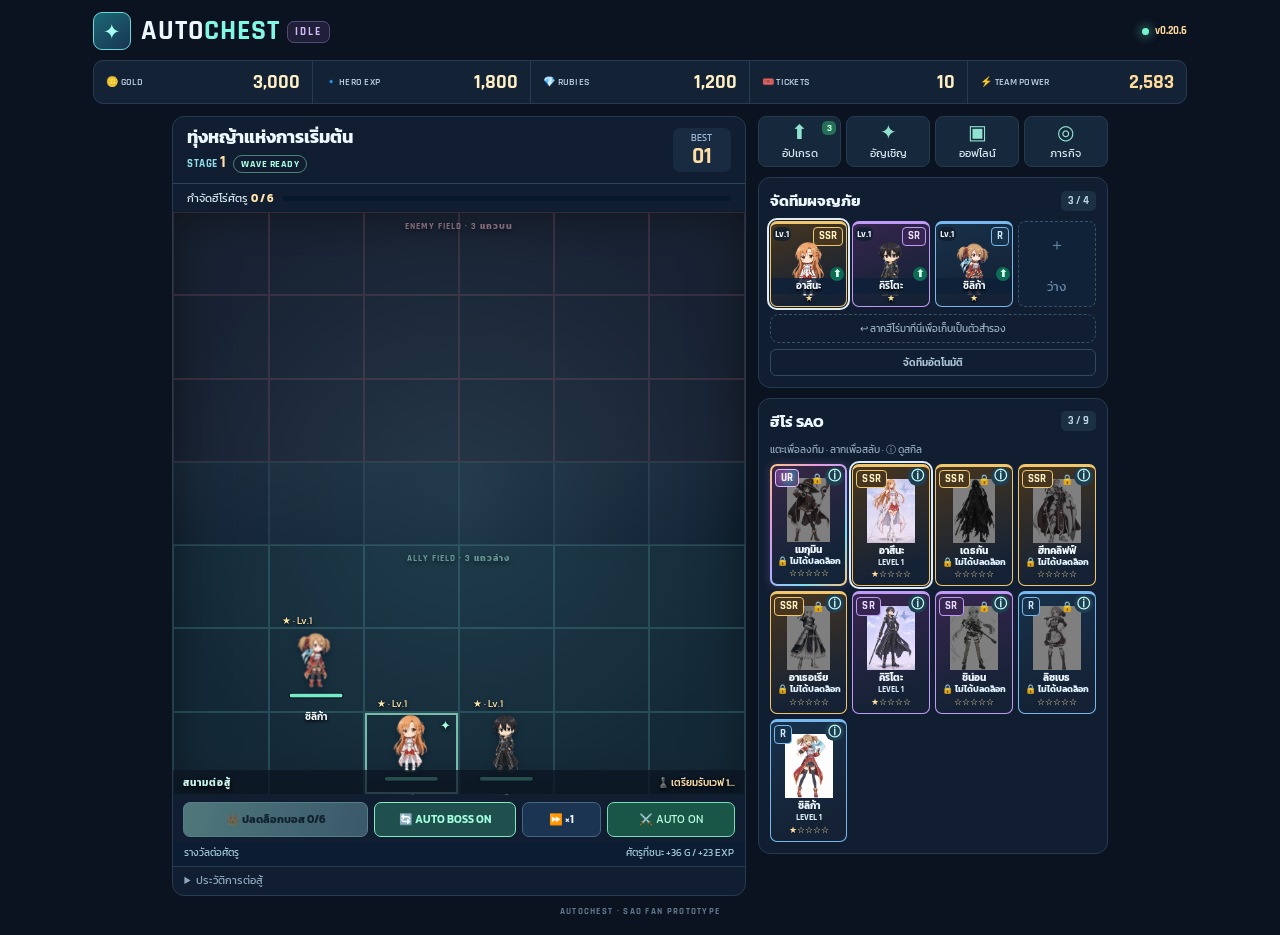
==== commit 581f2029: "v0.20.6: Star Awakening for nine heroes, live combat upgrades and selectable trial stars" ====
--- a/idle-preview.html
+++ b/idle-preview.html
@@ -6,7 +6,7 @@
 <meta name="theme-color" content="#101729">
 <meta name="description" content="AUTOCHEST IDLE — เกม SAO Idle RPG ต่อสู้และฟาร์มอัตโนมัติ">
 <title>AUTOCHEST IDLE — SAO Adventure</title>
-<link rel="stylesheet" href="./src/idle-style.css?v=0.20.5">
+<link rel="stylesheet" href="./src/idle-style.css?v=0.20.6">
 <script>
 window.__AUTOCHEST_IDLE_READY__=false;
 window.__idleBootMessage='';
@@ -33,7 +33,7 @@
  <header class="app-header">
   <div class="logo-box">✦</div>
   <div class="brand"><small>SAO • HERO COLLECTION • AUTO BATTLE</small><h1>AUTO<span>CHEST</span> <em>IDLE</em></h1></div>
-  <div class="header-badge"><span class="online-dot"></span><b>v0.20.5</b></div>
+  <div class="header-badge"><span class="online-dot"></span><b>v0.20.6</b></div>
  </header>
  <div id="startupError" class="startup-error" role="alert" hidden><b>⚠️ เกมโหลดไม่สำเร็จ</b><span id="startupErrorText"></span><button type="button" onclick="idleHardReload()">🔄 โหลดเวอร์ชันใหม่</button></div>
  <div class="resource-ribbon">
@@ -150,28 +150,28 @@
  <div class="modal-overlay" id="trialOverlay"></div>
  <section class="trial-dialog" role="dialog" aria-modal="true" aria-labelledby="trialTitle">
   <header class="trial-header"><div><small>HERO TRIAL · TRAINING ROOM</small><h2 id="trialTitle">สนามทดลองฮีโร่</h2></div><button type="button" id="trialClose" aria-label="ปิดสนามทดลอง">✕</button></header>
-  <div class="trial-controls"><label>ฮีโร่<select id="trialHero"></select></label><label>หุ่นฝึก<select id="trialCount"><option value="1">1 ตัว</option><option value="3" selected>3 ตัว</option><option value="5">5 ตัว</option><option value="boss">บอส 1 ตัว</option></select></label><button type="button" id="trialReset">↻ รีเซ็ต</button></div>
+  <div class="trial-controls"><label>ฮีโร่<select id="trialHero"></select></label><label>ดาวทดสอบ<select id="trialStars"><option value="1">1★</option><option value="2">2★</option><option value="3">3★</option><option value="4">4★</option><option value="5">5★</option></select></label><label>หุ่นฝึก<select id="trialCount"><option value="1">1 ตัว</option><option value="3" selected>3 ตัว</option><option value="5">5 ตัว</option><option value="boss">บอส 1 ตัว</option></select></label><button type="button" id="trialReset">↻ รีเซ็ต</button></div>
   <div class="trial-meta"><b id="trialSkillName"></b><span id="trialStats"></span></div>
   <div id="trialArena" class="stage-viewport trial-arena"><div class="trial-grid"></div><div id="trialUnits" class="battle-layer"></div><div id="trialFx" class="fx-layer" aria-hidden="true"></div><span class="trial-field-label">TRAINING FIELD</span></div>
   <div class="trial-actions"><button type="button" id="trialNormal">⚔ โจมตีปกติ</button><button type="button" id="trialSkill">✦ ใช้สกิล</button><button type="button" id="trialPassive">ทดลองพาสซีฟ</button><button type="button" id="trialHit">รับการโจมตี</button></div>
   <div class="trial-note" id="trialNote" role="status">เลือกคำสั่งเพื่อทดสอบ</div>
   <div class="trial-log" id="trialLog" aria-live="polite"></div>
-  <p class="trial-footer">Lv.1 ★ · ใช้กลไกต่อสู้จริง · ไม่เสียทรัพยากร ไม่รับรางวัล · พักสนามหลักระหว่างทดลอง</p>
+  <p class="trial-footer">Lv.1 · เลือกดาวได้ · ใช้กลไกต่อสู้จริง · ไม่เสียทรัพยากร ไม่รับรางวัล · พักสนามหลักระหว่างทดลอง</p>
  </section>
 </div>
   <div id="toast" class="toast" role="status" aria-live="polite"></div>
-<script defer src="./src/characters.js?v=0.20.5"></script>
-<script defer src="./src/characters/heroes/asuna.js?v=0.20.5"></script>
-<script defer src="./src/characters/heroes/kirito.js?v=0.20.5"></script>
-<script defer src="./src/characters/heroes/sinon.js?v=0.20.5"></script>
-<script defer src="./src/characters/heroes/lisbeth.js?v=0.20.5"></script>
-<script defer src="./src/characters/heroes/deathgun.js?v=0.20.5"></script>
-<script defer src="./src/characters/heroes/heathcliff.js?v=0.20.5"></script>
-<script defer src="./src/characters/heroes/silica.js?v=0.20.5"></script>
-<script defer src="./src/characters/heroes/megumin.js?v=0.20.5"></script>
-<script defer src="./src/characters/heroes/artoria.js?v=0.20.5"></script>
-<script defer src="./src/idle-core.js?v=0.20.5"></script>
-<script defer src="./src/idle-tft-combat.js?v=0.20.5"></script>
-<script defer src="./src/idle-vfx.js?v=0.20.5"></script>
-<script defer src="./src/idle-game.js?v=0.20.5"></script>
+<script defer src="./src/characters.js?v=0.20.6"></script>
+<script defer src="./src/characters/heroes/asuna.js?v=0.20.6"></script>
+<script defer src="./src/characters/heroes/kirito.js?v=0.20.6"></script>
+<script defer src="./src/characters/heroes/sinon.js?v=0.20.6"></script>
+<script defer src="./src/characters/heroes/lisbeth.js?v=0.20.6"></script>
+<script defer src="./src/characters/heroes/deathgun.js?v=0.20.6"></script>
+<script defer src="./src/characters/heroes/heathcliff.js?v=0.20.6"></script>
+<script defer src="./src/characters/heroes/silica.js?v=0.20.6"></script>
+<script defer src="./src/characters/heroes/megumin.js?v=0.20.6"></script>
+<script defer src="./src/characters/heroes/artoria.js?v=0.20.6"></script>
+<script defer src="./src/idle-core.js?v=0.20.6"></script>
+<script defer src="./src/idle-tft-combat.js?v=0.20.6"></script>
+<script defer src="./src/idle-vfx.js?v=0.20.6"></script>
+<script defer src="./src/idle-game.js?v=0.20.6"></script>
 </body></html>
--- a/src/idle-style.css
+++ b/src/idle-style.css
@@ -673,3 +673,6 @@
 /* Lifetime opacity is shared with Studio through Web Animations. */
 .image-vfx{animation-delay:var(--vfx-delay,0ms)}
 .image-vfx.beam-vfx{animation:none}
+
+/* Star Awakening: compact cumulative milestones. */
+.star-perks{display:grid;gap:5px;margin:9px 0;padding:9px;border:1px solid #9b814550;border-radius:8px;background:#192636}.star-perks>strong{font-size:11px;letter-spacing:.5px;color:#efc77e}.star-perk{display:grid;grid-template-columns:30px minmax(0,1fr) 16px;align-items:start;gap:7px;border-radius:5px;padding:6px;background:#213248;color:#d4e1ee;font-size:11px;line-height:1.4}.star-perk b{color:#e7c478}.star-perk.unlocked{background:#3c412f;border-left:2px solid #e3bc61}.star-perk.unlocked small{color:#9ce5b4}.star-perk.locked-perk{color:#a8b8cc}.star-perk small{text-align:center;font-size:10px}.trial-controls{flex-wrap:wrap}
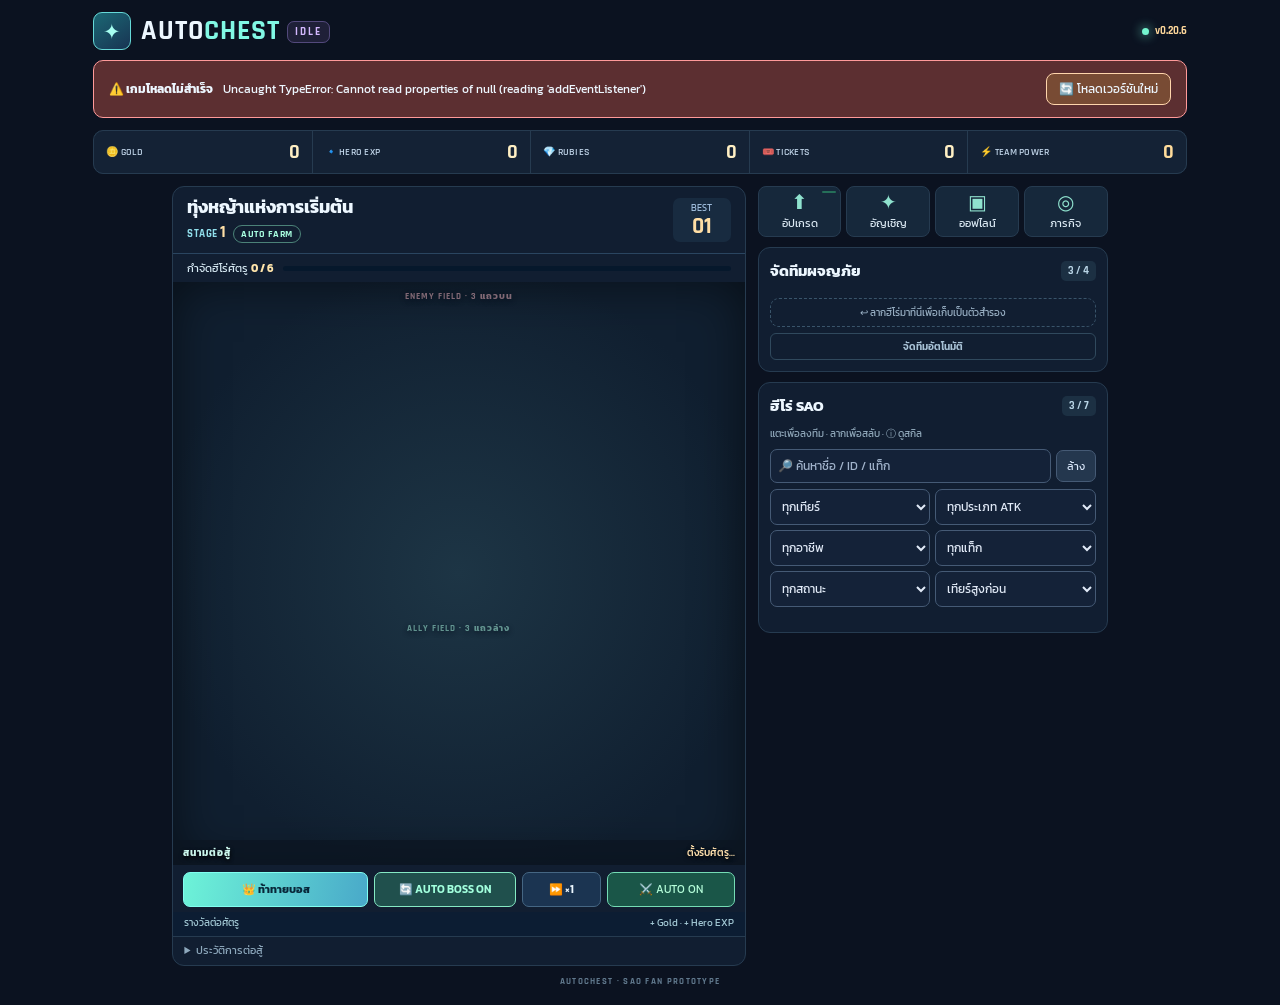
==== commit 5a3c4047: "Nerf Megumin Explosion base cast to 10 seconds" ====
--- a/idle-preview.html
+++ b/idle-preview.html
@@ -168,7 +168,7 @@
 <script defer src="./src/characters/heroes/deathgun.js?v=0.20.6"></script>
 <script defer src="./src/characters/heroes/heathcliff.js?v=0.20.6"></script>
 <script defer src="./src/characters/heroes/silica.js?v=0.20.6"></script>
-<script defer src="./src/characters/heroes/megumin.js?v=0.20.6"></script>
+<script defer src="./src/characters/heroes/megumin.js?v=0.20.42"></script>
 <script defer src="./src/characters/heroes/artoria.js?v=0.20.6"></script>
 <script defer src="./src/idle-core.js?v=0.20.6"></script>
 <script defer src="./src/idle-tft-combat.js?v=0.20.6"></script>
--- a/src/idle-style.css
+++ b/src/idle-style.css
@@ -676,3 +676,113 @@
 
 /* Star Awakening: compact cumulative milestones. */
 .star-perks{display:grid;gap:5px;margin:9px 0;padding:9px;border:1px solid #9b814550;border-radius:8px;background:#192636}.star-perks>strong{font-size:11px;letter-spacing:.5px;color:#efc77e}.star-perk{display:grid;grid-template-columns:30px minmax(0,1fr) 16px;align-items:start;gap:7px;border-radius:5px;padding:6px;background:#213248;color:#d4e1ee;font-size:11px;line-height:1.4}.star-perk b{color:#e7c478}.star-perk.unlocked{background:#3c412f;border-left:2px solid #e3bc61}.star-perk.unlocked small{color:#9ce5b4}.star-perk.locked-perk{color:#a8b8cc}.star-perk small{text-align:center;font-size:10px}.trial-controls{flex-wrap:wrap}
+
+/* Nightmare mode: distinct color treatment without altering the battlefield grid. */
+.difficulty-switch{display:grid;grid-template-columns:1fr 1fr;gap:6px;margin:0 10px 8px}
+.difficulty-switch button{min-width:0;padding:8px 5px;font-size:11px;white-space:normal}
+.difficulty-switch #nightmareModeBtn.selected{background:#493063;border-color:#b18ce3;color:#f4deff}
+.difficulty-switch #nightmareModeBtn:disabled{opacity:.55;cursor:not-allowed}
+.stage-viewport.nightmare-arena{background:radial-gradient(ellipse at 50% 40%,#36254c 0%,#1b142c 72%);border-color:#9274be}
+.stage-viewport.nightmare-arena .board-enemy-label{color:#e0c4ff}
+
+/* Universal shard exchange and compact capped upgrade status. */
+.exchange-details{margin:10px 0;border-color:#6c5a91}
+#exchangeList{display:grid;gap:7px;max-height:300px;overflow:auto;margin-top:8px}
+.exchange-row{display:grid;grid-template-columns:40px minmax(0,1fr) auto;align-items:center;gap:8px;padding:7px;background:#17263e;border:1px solid #394c66;border-radius:8px}
+.exchange-row img{width:40px;height:46px;object-fit:contain;object-position:center}
+.exchange-row strong,.exchange-row small{display:block;font-size:12px;overflow-wrap:anywhere}
+.exchange-row small{font-size:10px;color:#a9bfd9;margin-top:3px}
+.exchange-row button{white-space:nowrap;font-size:12px;padding:7px}
+.exchange-row button:disabled{opacity:.45}
+.upgrade-max-notice{font-size:12px;padding:7px 10px;margin:5px 0}
+
+/* Team tag synergy: compact overview with expandable roster and thresholds. */
+.team-synergy-panel{margin:8px 0;border:1px solid #3d5068;border-radius:9px;background:#142338;padding:8px}
+.team-synergy-panel summary{cursor:pointer;font-weight:700;font-size:12px;display:flex;align-items:center;justify-content:space-between;gap:6px}
+.team-synergy-panel summary::after{content:'▾';color:#90abc7}
+#synergyCount{margin-left:auto;font-size:10px;color:#9fd9ae}
+#teamSynergies{display:grid;gap:6px;margin-top:8px;max-height:340px;overflow:auto}
+.synergy-row{border:1px solid #3e4a5b;border-radius:8px;padding:7px;color:#a1b1c4;background:#1b293b}
+.synergy-row.synergy-active{border-color:#4d9d82;background:#17372f;color:#e1f7e7}
+.synergy-line{display:flex;justify-content:space-between;gap:6px;font-size:12px}
+.synergy-effect{font-size:11px;margin-top:3px}
+.synergy-tier-line{display:flex;flex-wrap:wrap;gap:3px;margin:5px 0}
+.synergy-tier-line span{font-size:9px;border:1px solid #536079;border-radius:4px;padding:3px}
+.synergy-tier-line .reached{border-color:#79c89c;color:#bbf7ce;background:#244e3c}
+.synergy-members{display:flex;gap:4px;flex-wrap:wrap}
+.synergy-members span{display:block;width:27px;height:32px;border:1px solid #63718a;border-radius:4px;overflow:hidden;opacity:.38;filter:grayscale(1)}
+.synergy-members span.deployed{opacity:1;filter:none;border-color:#75d0a2}
+.synergy-members img{width:100%;height:100%;object-fit:cover;object-position:top}
+.synergy-row>small{display:block;font-size:10px;margin-top:4px}
+.hero-synergy-note{border:1px solid #548c70;border-radius:6px;background:#1d392f;padding:7px;color:#b4eacb;font-size:11px;margin:6px 0}
+
+/* Shared scalable hero search and collection paging. */
+.hero-filter-bar{display:grid;gap:6px;margin:8px 0}
+.hero-search-line{display:flex;gap:5px;align-items:center}
+.hero-search-line input,.hero-filter-grid select{min-width:0;width:100%;background:#142238;color:#e1eaf7;border:1px solid #455a75;border-radius:7px;padding:7px;font:inherit;font-size:12px}
+.hero-search-line input{flex:1;min-height:34px}
+.hero-search-line input::placeholder{color:#a1b3cb}
+.hero-search-line button,.hero-page-nav button{flex:none;background:#24374e;color:#dae8fb;border:1px solid #455a75;border-radius:7px;padding:7px 10px;font:inherit;font-size:11px;cursor:pointer}
+.hero-filter-grid{display:grid;grid-template-columns:repeat(2,minmax(0,1fr));gap:5px}
+.hero-filter-count{font-size:10px;color:#a5b9d2}
+.hero-filter-empty{grid-column:1/-1;color:#a5b9d2;font-size:12px;text-align:center;padding:12px 4px}
+.hero-page-nav{display:flex;justify-content:center;align-items:center;gap:12px;margin:8px 0;font-size:11px}
+.hero-page-nav[hidden]{display:none}
+.hero-page-nav button:disabled{opacity:.35;cursor:default}
+
+/* Keep the summon controls reachable regardless of roster size. */
+.summon-page .summon-actions{position:sticky;bottom:0;z-index:5;padding:8px 0;background:#101b2c}
+.summon-pool{grid-template-columns:repeat(6,minmax(0,1fr))}
+.summon-page .summon-rate-details #summonRates{max-height:240px;overflow:auto}
+@media(max-width:640px){.summon-pool{grid-template-columns:repeat(4,minmax(0,1fr))}}
+@media(max-width:360px){.summon-pool{grid-template-columns:repeat(3,minmax(0,1fr))}}
+
+/* Favorites are separate buttons, so pinning never deploys a hero. */
+.hero-favorite-btn{position:absolute;z-index:4;right:3px;top:27px;width:23px;height:23px;padding:0;display:grid;place-items:center;border:1px solid #52657c;border-radius:5px;background:#18273d;color:#b9c8db;font-size:16px;line-height:1;cursor:pointer;touch-action:manipulation}
+.hero-favorite-btn.is-favorite{color:#ffda72;border-color:#d3a44e;background:#493b20}
+.hero-favorite-btn:hover{color:#ffda72;border-color:#d3a44e}
+.hero-favorites-toggle{width:100%;margin:4px 0;padding:7px;border-radius:7px;border:1px solid #53657c;background:#1b2c43;color:#d5dfec;font-size:12px;cursor:pointer}
+.hero-favorites-toggle[aria-pressed="true"]{color:#ffdb7e;border-color:#d3a44e;background:#44371f}
+@media(max-width:540px){.hero-favorite-btn{top:21px;width:18px;height:18px;font-size:12px;right:2px}}
+
+/* One damage-type marker per hero; no additional attack stat. */
+.hero-damage-type{display:inline!important;font-size:inherit!important;margin-right:2px;line-height:1}
+.hero-damage-type.physical,#teamDamageMix .physical{color:#ffb46c}
+.hero-damage-type.magic,#teamDamageMix .magic{color:#8cb9ff}
+#teamDamageMix{display:flex;gap:12px;justify-content:center;margin:5px 0;font-size:11px}
+
+/* Team cards: reserve separate fixed-height lines for name and stars. */
+#teamSlots .team-slot:not(.empty) strong{bottom:13px;height:13px;line-height:13px;padding:0 2px;white-space:nowrap;overflow:hidden;text-overflow:ellipsis}
+#teamSlots .team-stars{bottom:1px;height:11px;line-height:11px;white-space:nowrap;overflow:hidden;font-size:9px;letter-spacing:0;text-align:center}
+@media(max-width:540px){#teamSlots .team-slot:not(.empty) strong{bottom:11px;height:11px;line-height:11px;font-size:8px;padding:0 1px}#teamSlots .team-stars{height:9px;line-height:9px;font-size:clamp(6px,1.7vw,8px)}}
+
+/* Keep role and damage icons on the name row without colliding with stars. */
+#teamSlots .team-slot:not(.empty) strong,#heroList .hero-card strong{display:flex;align-items:center;justify-content:center;gap:2px;min-width:0}
+.hero-type-marks{display:inline-flex!important;flex:0 0 auto;align-items:center;gap:1px;line-height:1;font-size:inherit!important;white-space:nowrap}
+.hero-type-marks .hero-damage-type{margin:0}
+.hero-role-type{display:inline!important;font-size:inherit!important;line-height:1}
+.hero-role-type.tank{color:#b6cfe1}.hero-role-type.support{color:#78e8b3}
+.hero-name-text{display:block;min-width:0;overflow:hidden;text-overflow:ellipsis;white-space:nowrap}
+
+/* Freeze is presentation only; combat state is controlled by freezeUntil. */
+.fighter.frozen img{filter:brightness(1.18) saturate(.65) drop-shadow(0 0 5px #80ddff)}
+.fighter.frozen .mini-stars::after{content:' ❄';color:#a0e4ff}
+
+/* Hero Trial dummies have no sprite, so give their icon an unmistakable frozen state. */
+.trial-dummy.frozen .dummy-icon{color:#d3f7ff!important;background:#21628e!important;border-color:#95e7ff!important;box-shadow:0 0 0 2px #84dcff,0 0 18px #53c7f4;filter:none}
+.trial-dummy.frozen .trial-values{color:#b0edff!important}
+.trial-dummy.frozen .mini-stars::after{content:' ❄';color:#b0edff}
+
+/* Resource dungeons: compact, collapsible side activity with optional custom arena backgrounds. */
+.resource-dungeons{margin:5px 9px 7px;border:1px solid #49627b;background:#17273b;border-radius:8px;padding:7px 9px;color:#dceaf4;font-size:12px}
+.resource-dungeons summary{display:flex;align-items:center;justify-content:space-between;gap:8px;cursor:pointer;font-weight:700;color:#f1db9f;list-style:none}
+.resource-dungeons summary::-webkit-details-marker{display:none}.resource-dungeons summary::before{content:'▸';color:#f1db9f}.resource-dungeons[open] summary::before{content:'▾'}
+.resource-dungeons summary span{flex:1}.resource-dungeons summary small{font-size:10px;color:#afc2d6;text-align:right;white-space:nowrap}
+.dungeon-controls{display:grid;grid-template-columns:1fr 1.4fr auto;gap:5px;margin-top:8px;align-items:end}.dungeon-controls label{display:grid;gap:3px;min-width:0;font-size:10px;color:#afc2d6}.dungeon-controls select{width:100%;min-width:0;background:#102033;color:#e3eff9;border:1px solid #49627b;border-radius:6px;padding:7px 4px;font:inherit}.dungeon-controls button{min-height:32px;padding:5px 8px;font-size:11px}.dungeon-controls button:disabled{opacity:.45;cursor:not-allowed}.dungeon-reward{margin-top:6px;font-size:11px;color:#9fe0bd}.dungeon-help{margin:4px 0 0;color:#9aacbf;font-size:10px;line-height:1.4}
+.stage-viewport.gold-dungeon{background:radial-gradient(ellipse at 50% 40%,#70542a 0%,#30281c 70%);border-color:#b69a52}.stage-viewport.exp-dungeon{background:radial-gradient(ellipse at 50% 40%,#2d5968 0%,#172c3d 72%);border-color:#70b1c4}
+@media(max-width:420px){.resource-dungeons{margin:4px 5px;padding:6px}.dungeon-controls{grid-template-columns:1fr 1.4fr}.dungeon-controls button{grid-column:1/-1}.resource-dungeons summary small{font-size:9px}}
+
+.dungeon-repeat{display:flex;align-items:center;gap:6px;margin-top:7px;color:#dceaf4;font-size:11px;cursor:pointer}.dungeon-repeat input{accent-color:#8fe2ce;margin:0}
+
+/* AFK farm settings */
+.farm-controls{display:grid;grid-template-columns:repeat(3,minmax(0,1fr));gap:6px;margin:8px 0}.farm-controls label{display:flex;flex-direction:column;gap:4px;min-width:0;font-size:11px}.farm-controls select{width:100%;min-width:0;background:#15233b;color:#f0f5ff;border:1px solid #405775;border-radius:6px;padding:7px 3px;font:inherit}.farm-controls select:disabled{opacity:.55}.farm-settings #farmRates{line-height:1.5;overflow-wrap:anywhere}@media(max-width:480px){.farm-controls{grid-template-columns:1fr 1fr}.farm-controls label:last-child{grid-column:1/-1}}
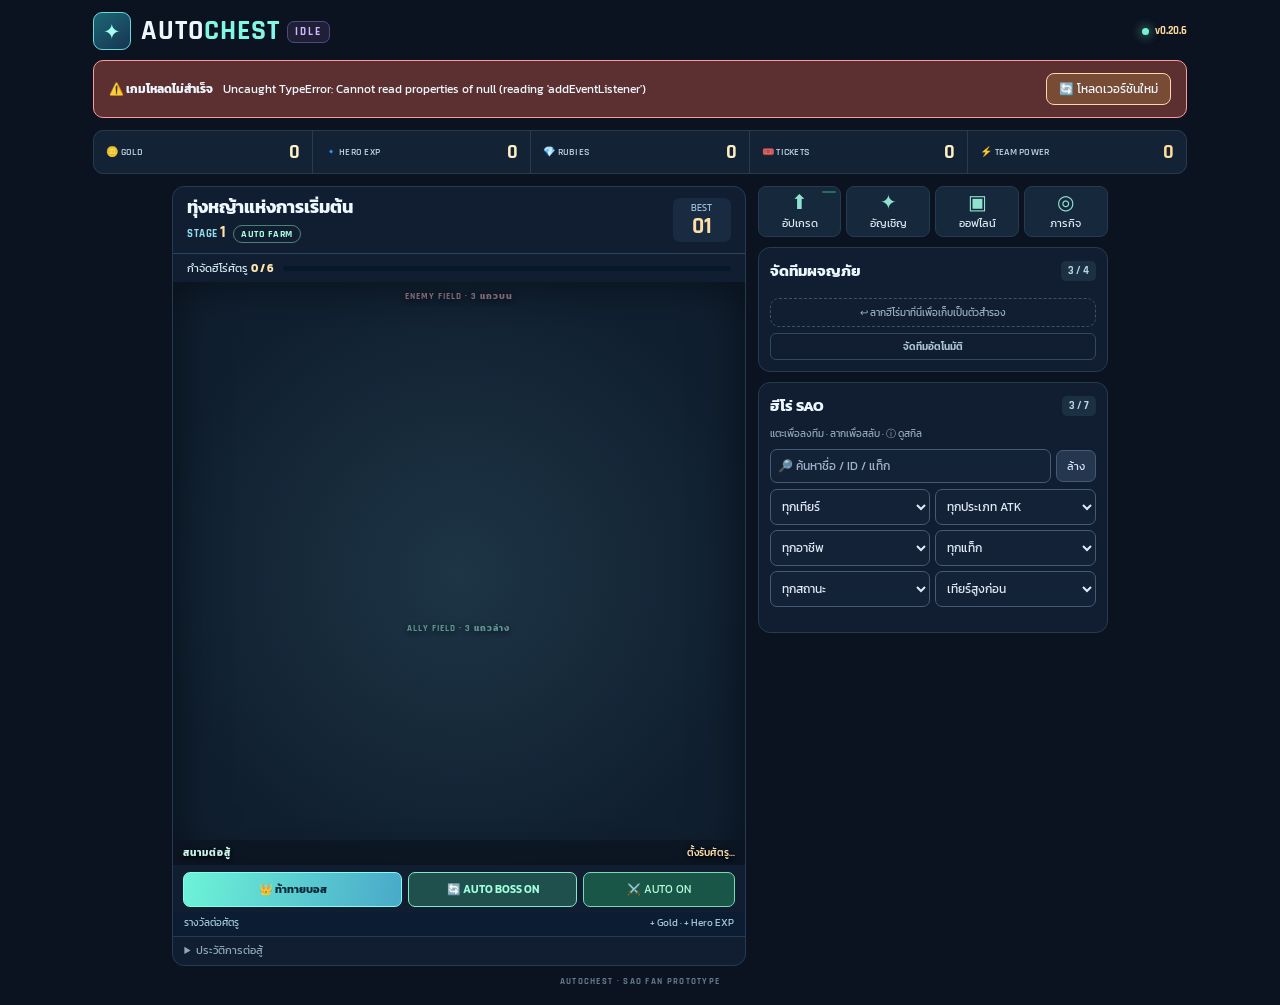
==== commit 0cf229ed: "Remove double-speed farming and lock combat to normal speed" ====
--- a/idle-preview.html
+++ b/idle-preview.html
@@ -6,7 +6,7 @@
 <meta name="theme-color" content="#101729">
 <meta name="description" content="AUTOCHEST IDLE — เกม SAO Idle RPG ต่อสู้และฟาร์มอัตโนมัติ">
 <title>AUTOCHEST IDLE — SAO Adventure</title>
-<link rel="stylesheet" href="./src/idle-style.css?v=0.20.6">
+<link rel="stylesheet" href="./src/idle-style.css?v=0.20.46">
 <script>
 window.__AUTOCHEST_IDLE_READY__=false;
 window.__idleBootMessage='';
@@ -61,7 +61,6 @@
      <div class="battle-actions">
        <button id="challengeBtn" class="primary-btn">👑 ท้าทายบอส</button>
        <button id="autoBossBtn" class="control-btn selected">🔄 AUTO BOSS ON</button>
-       <button id="speedBtn" class="control-btn">⏩ ×1</button>
        <button type="button" id="autoQuickBtn" class="quick-auto">⚔️ AUTO ON</button>
      </div>
      <button type="button" id="formationQuickBtn" hidden>จัดทัพ</button>
@@ -170,8 +169,9 @@
 <script defer src="./src/characters/heroes/silica.js?v=0.20.6"></script>
 <script defer src="./src/characters/heroes/megumin.js?v=0.20.42"></script>
 <script defer src="./src/characters/heroes/artoria.js?v=0.20.6"></script>
-<script defer src="./src/idle-core.js?v=0.20.6"></script>
-<script defer src="./src/idle-tft-combat.js?v=0.20.6"></script>
+<script defer src="./src/characters/heroes/mamon.js?v=0.20.44"></script>
+<script defer src="./src/idle-core.js?v=0.20.46"></script>
+<script defer src="./src/idle-tft-combat.js?v=0.20.44"></script>
 <script defer src="./src/idle-vfx.js?v=0.20.6"></script>
-<script defer src="./src/idle-game.js?v=0.20.6"></script>
+<script defer src="./src/idle-game.js?v=0.20.46"></script>
 </body></html>
--- a/src/idle-style.css
+++ b/src/idle-style.css
@@ -415,7 +415,7 @@
 .board-cell{border-color:#607e9428}.board-cell.enemy-cell{background:#ae67720d;border-color:#ae677235}.board-cell.ally-cell{background:#4eada811;border-color:#5cbbb83b}
 .board-region{font-size:9px;letter-spacing:1px;opacity:.7}
 .stage-viewport .arena-caption{background:#0b1522bb;font-size:10px;padding:5px 10px}
-.battle-actions{grid-template-columns:1.3fr 1fr .55fr .9fr;gap:6px;padding:9px 10px 5px}
+.battle-actions{grid-template-columns:1.3fr 1fr .9fr;gap:6px;padding:9px 10px 5px}
 .battle-actions button{padding:8px 5px;min-height:35px;border-radius:7px;box-shadow:none;font-size:11px;white-space:nowrap}
 .stage-foot{padding:4px 11px 7px;font-size:10px;flex-direction:row}
 .log-disclosure{border-top:1px solid var(--stroke);font-size:11px;color:#8ea9bd;padding:4px 11px}.log-disclosure summary{cursor:pointer;line-height:1.8}
@@ -786,3 +786,73 @@
 
 /* AFK farm settings */
 .farm-controls{display:grid;grid-template-columns:repeat(3,minmax(0,1fr));gap:6px;margin:8px 0}.farm-controls label{display:flex;flex-direction:column;gap:4px;min-width:0;font-size:11px}.farm-controls select{width:100%;min-width:0;background:#15233b;color:#f0f5ff;border:1px solid #405775;border-radius:6px;padding:7px 3px;font:inherit}.farm-controls select:disabled{opacity:.55}.farm-settings #farmRates{line-height:1.5;overflow-wrap:anywhere}@media(max-width:480px){.farm-controls{grid-template-columns:1fr 1fr}.farm-controls label:last-child{grid-column:1/-1}}
+
+/* Anti-healing status (does not replace the shield or taunt outline). */
+.fighter.heal-down .mini-hp{outline:1px solid #eb779e;box-shadow:0 0 7px #ec4d7970}.fighter.heal-down .fighter-name{color:#ff9cbd}
+
+/* v0.20.45: battle-first hub. Scoped to the main page; studio/trial retain their layout. */
+.ui-rework .app-shell{max-width:1240px;padding-top:8px}
+.ui-rework .app-header{margin-bottom:8px}
+.ui-rework .resource-ribbon{margin-bottom:8px}
+.ui-rework .hub-nav{grid-template-columns:repeat(6,minmax(0,1fr));gap:6px;margin-bottom:10px}
+.ui-rework .hub-nav button{display:flex;align-items:center;justify-content:center;gap:7px;min-height:36px;padding:5px 4px}
+.ui-rework .hub-nav button>span{font-size:16px}
+.ui-rework .hub-nav button[aria-expanded=true]{border-color:#74cdb8;color:#b6f9df}
+.ui-rework .main-layout{gap:12px}
+.ui-rework .stage-card{overflow:hidden}
+.ui-rework .stage-header{padding:9px 12px 5px}
+.ui-rework .stage-header h2{font-size:17px}
+.ui-rework .difficulty-switch{margin:4px 10px;gap:5px}
+.ui-rework .difficulty-switch button{padding:5px 4px;min-height:28px;font-size:10px}
+.ui-rework .farm-mode-chip{display:flex;justify-content:space-between;align-items:center;width:calc(100% - 20px);margin:3px 10px 0;padding:4px 8px;color:#aadbcf;background:#162c38;border:1px solid #34545c;border-radius:6px;font-size:11px;text-align:left}
+.ui-rework .farm-mode-chip:hover{background:#254353}
+.ui-rework .monster-track{padding:5px 10px}
+.ui-rework .stage-card>.stage-viewport{border-radius:8px;max-height:none}
+.ui-rework .stage-card .board-region{opacity:.35}
+.ui-rework .stage-card .arena-caption{opacity:.85}
+.ui-rework .battle-actions{gap:5px;padding:7px 8px 3px;grid-template-columns:1.35fr 1fr .8fr}
+.ui-rework .battle-actions button{white-space:normal;line-height:1.2;min-width:0}
+.ui-rework .stage-foot{padding:4px 10px 6px}
+.ui-rework .team-card .card-heading{margin-bottom:6px}
+.ui-rework .team-card .formation-status:not(.editing){background:none;border:0;padding:3px 0;color:#9eb9cc;font-size:10px}
+.ui-rework .team-help{margin:5px 0 0;color:#9eb9cc;font-size:11px}
+.ui-rework .team-help summary{cursor:pointer}
+.ui-rework .team-help .swap-help{margin:4px 0 0}
+.ui-rework .team-card .team-slots{gap:5px}
+.ui-rework .heroes-card{padding:10px}
+.ui-rework .collection-summary{margin:0;cursor:pointer;list-style:none}
+.ui-rework .collection-summary::-webkit-details-marker{display:none}
+.ui-rework .collection-summary h3{flex:1;margin:0;font-size:15px}
+.ui-rework .collection-summary::before{content:'▸';color:#8fdcca}
+.ui-rework #collectionDisclosure[open]>.collection-summary::before{content:'▾'}
+.ui-rework .collection-content{margin-top:9px}
+.ui-rework .hub-dialog .resource-dungeons{margin:0 0 12px;padding:10px}
+.ui-rework .hub-dialog .resource-dungeons summary{display:none}
+.ui-rework .hub-return{width:100%;margin:8px 0}
+.ui-rework .hub-dialog .dungeon-help{line-height:1.6}
+.ui-rework .hub-dialog .farm-controls{gap:9px}
+@media(min-width:900px){
+ .ui-rework .main-layout{grid-template-columns:minmax(0,min(800px,max(400px,calc((100dvh - 265px)*.98)))) minmax(300px,350px);justify-content:center}
+ .ui-rework .hub-nav{max-width:1150px;margin-inline:auto}
+}
+@media(max-width:899px){
+ .ui-rework .app-shell{padding-bottom:calc(76px + env(safe-area-inset-bottom,0px))}
+ .ui-rework .hub-nav{position:fixed;z-index:12;bottom:0;left:0;right:0;margin:0;padding:6px 7px calc(6px + env(safe-area-inset-bottom,0px));background:#111e2f;border-top:1px solid #354b60;box-shadow:0 -5px 22px #0005;gap:3px}
+ .ui-rework .hub-nav button{display:flex;flex-direction:column;gap:2px;min-height:47px;font-size:10px;padding:4px 1px}
+ .ui-rework .hub-nav button>span{font-size:19px}
+ .ui-rework .main-layout{gap:8px}
+ .ui-rework .sidebar{gap:8px}
+ .ui-rework #collectionDisclosure{scroll-margin-bottom:80px}
+}
+@media(max-width:540px){
+ .ui-rework .stage-header h2{font-size:14px}
+ .ui-rework .stage-header{padding:6px 8px 4px}
+ .ui-rework .resource-ribbon{margin-bottom:5px}
+ .ui-rework .difficulty-switch{margin:3px 6px}
+ .ui-rework .farm-mode-chip{margin:3px 6px 0;width:calc(100% - 12px);font-size:10px}
+ .ui-rework .monster-track{padding:4px 7px}
+ .ui-rework .battle-actions{padding:6px 5px 3px;gap:3px}
+ .ui-rework .battle-actions button{min-height:35px;font-size:10px}
+ .ui-rework .team-card .formation-status:not(.editing){font-size:9px}
+ .ui-rework .collection-summary h3{font-size:13px}
+}
